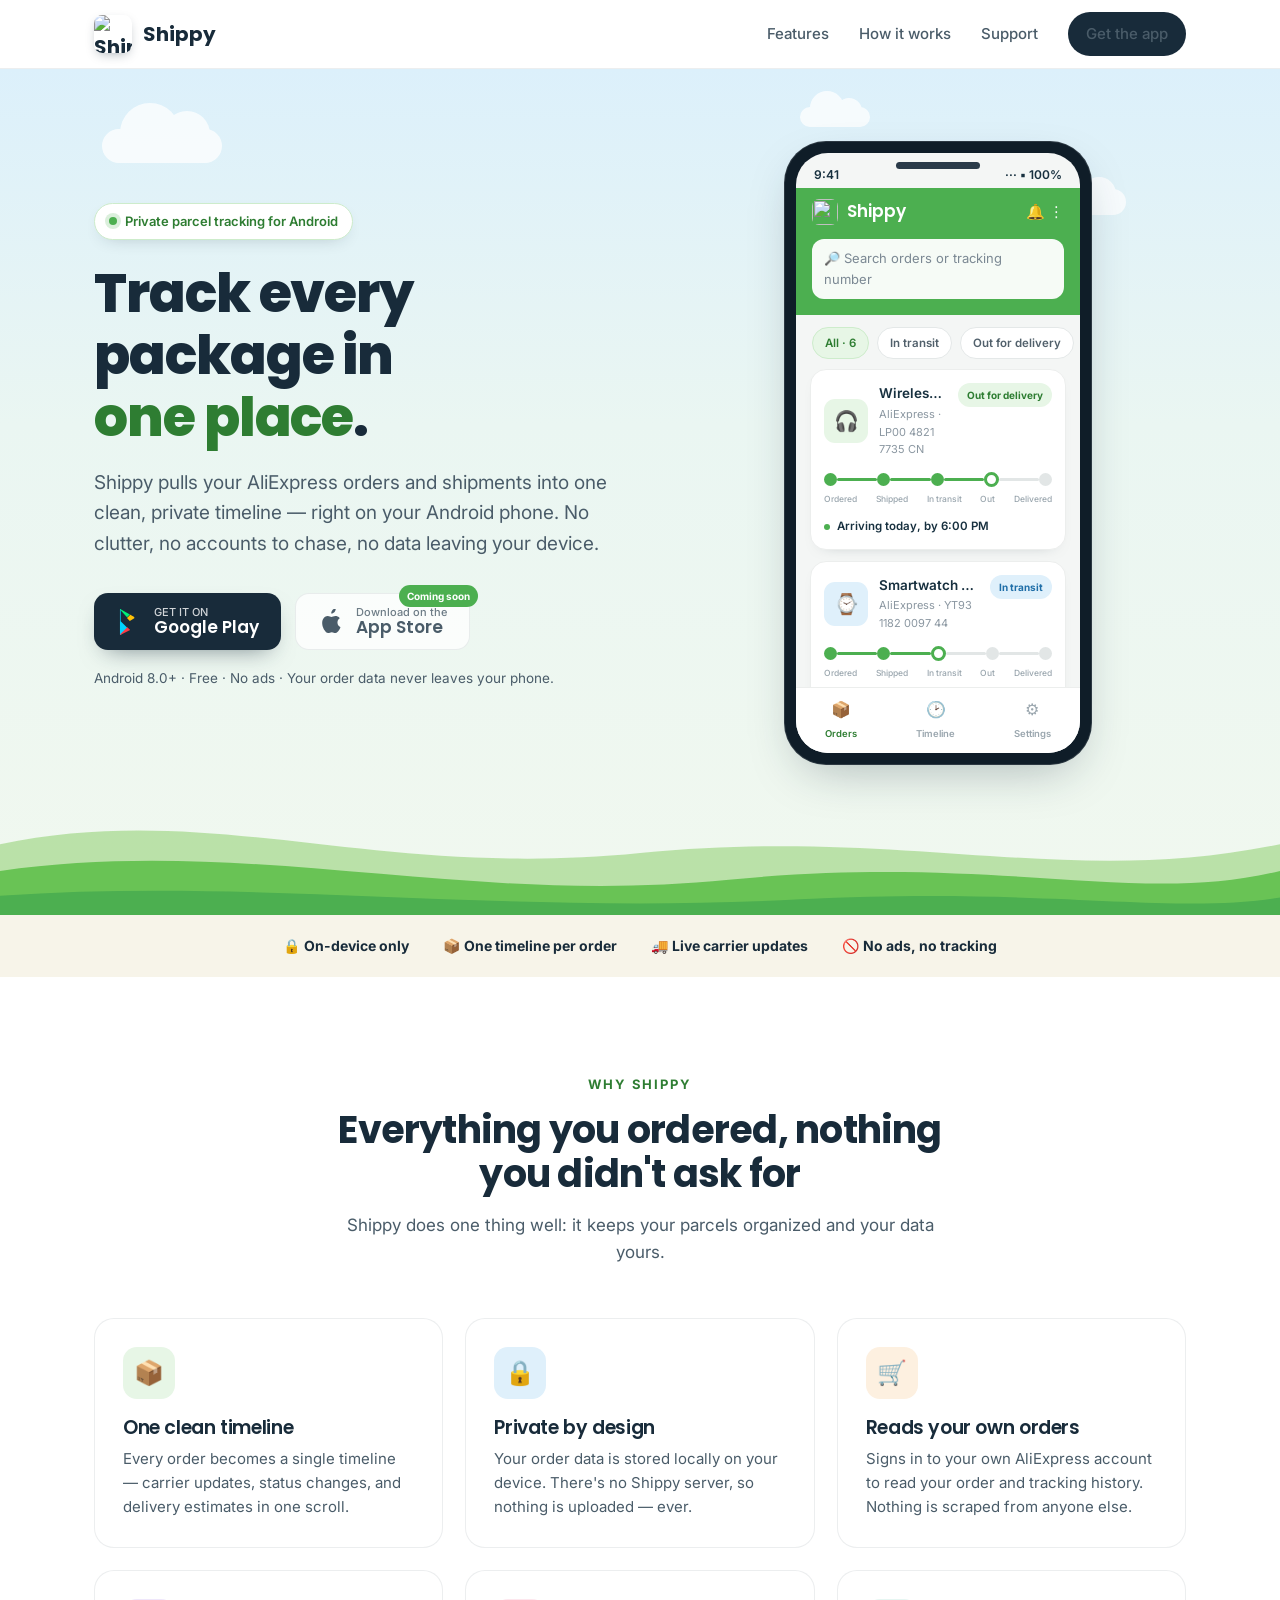
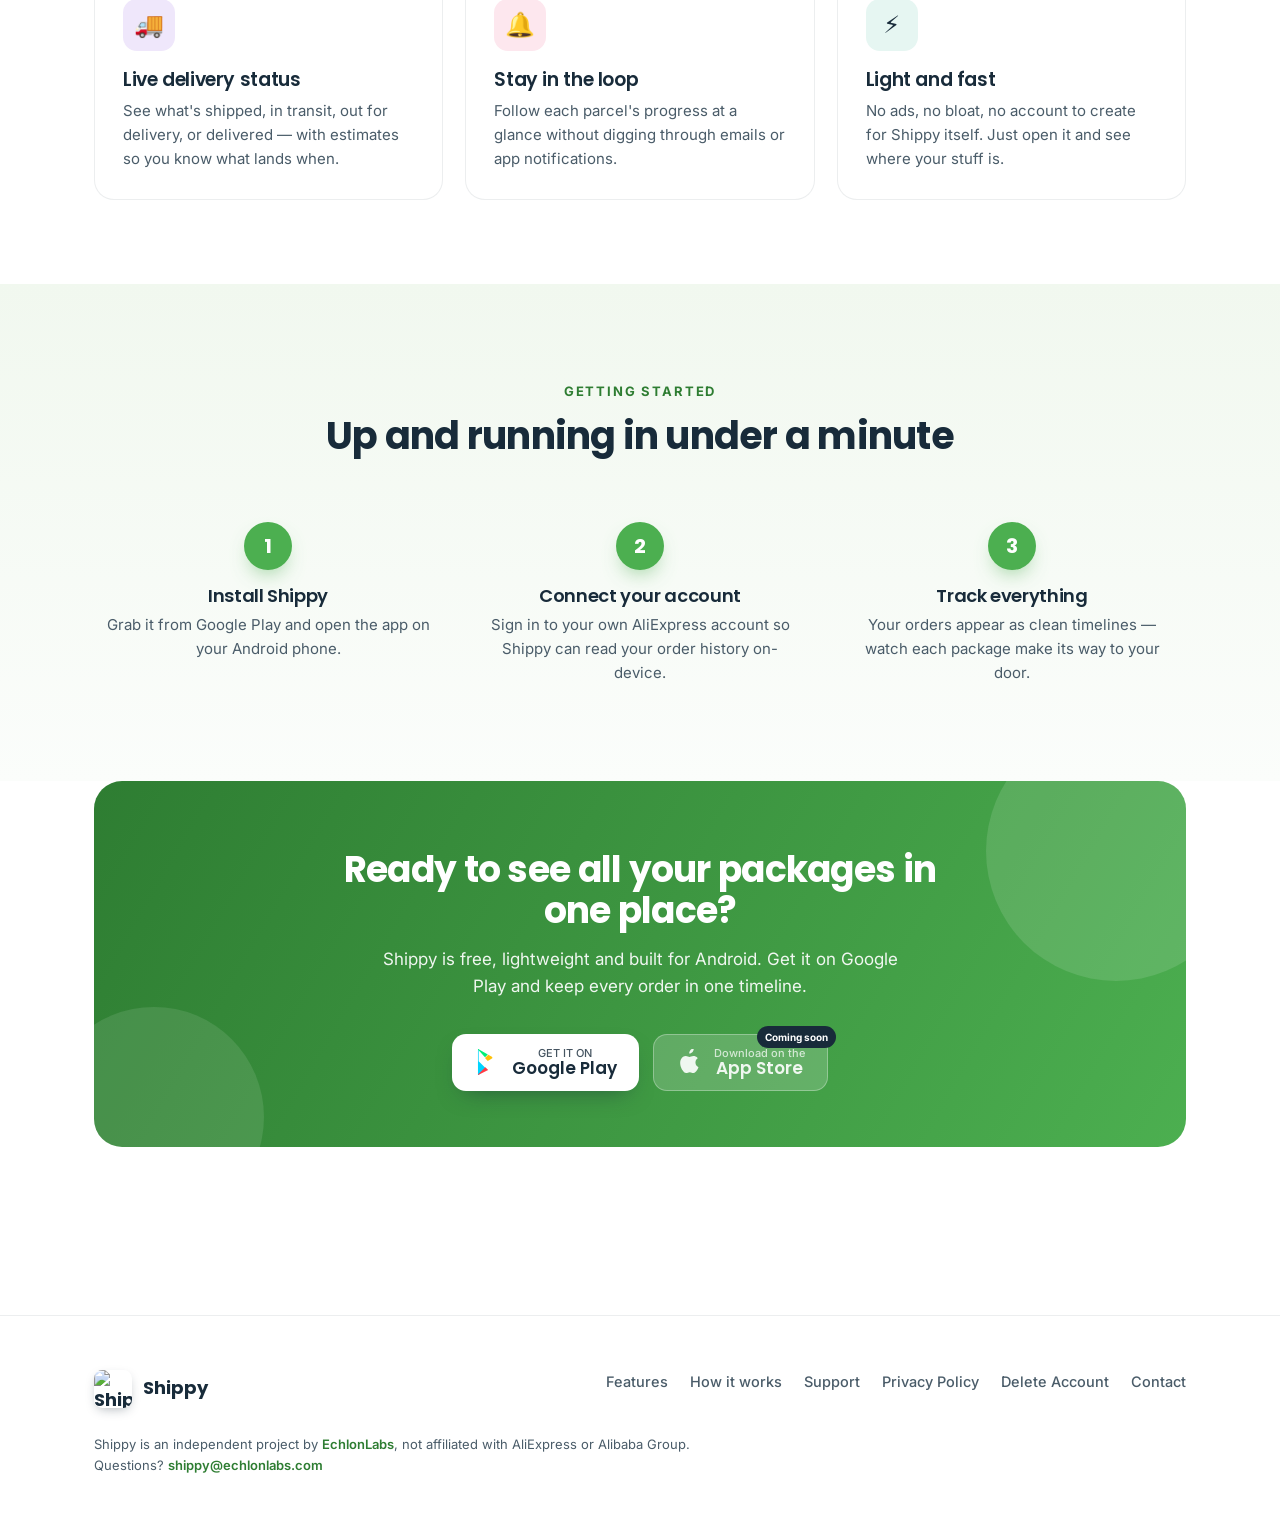
==== index.html @ 282a07a4 "Redesign landing page: pastoral background, realistic app mockup" ====
<!DOCTYPE html>
<html lang="en">
<head>
<meta charset="UTF-8">
<meta name="viewport" content="width=device-width, initial-scale=1.0">
<title>Shippy — Track every package in one place</title>
<meta name="description" content="Shippy pulls your AliExpress orders and shipments into one clean, private timeline on your Android phone. Private by design — everything stays on your device.">
<link rel="icon" href="https://lh3.googleusercontent.com/lwfloOyfFzrsJcta53o7wIfGeA1-TK6mf5cZ7Xj9_Do8AH1X27F9LnKRIttjRF_7a3qyqa4wsWwB1saywppXQg=s64">
<meta property="og:title" content="Shippy — Track every package in one place">
<meta property="og:description" content="Private, on-device parcel & AliExpress order tracking for Android.">
<meta property="og:image" content="https://lh3.googleusercontent.com/lwfloOyfFzrsJcta53o7wIfGeA1-TK6mf5cZ7Xj9_Do8AH1X27F9LnKRIttjRF_7a3qyqa4wsWwB1saywppXQg=s512">
<link rel="preconnect" href="https://fonts.googleapis.com">
<link rel="preconnect" href="https://fonts.gstatic.com" crossorigin>
<link href="https://fonts.googleapis.com/css2?family=Poppins:wght@500;600;700;800&family=Inter:wght@400;500;600&display=swap" rel="stylesheet">
<style>
  :root{
    --green:#4CAF50; --green-dark:#38953c; --green-deep:#2e7d32;
    --sky:#8ecdf0; --sky-soft:#dcf0fb;
    --ink:#182b3a; --ink-soft:#4a5c69;
    --cream:#f7f4e9; --paper:#ffffff;
    --ring:rgba(24,43,58,.08);
    --shadow:0 18px 50px -18px rgba(24,43,58,.35);
  }
  *{box-sizing:border-box}
  html{scroll-behavior:smooth}
  body{margin:0;font-family:'Inter',system-ui,-apple-system,Segoe UI,Roboto,sans-serif;color:var(--ink);background:var(--paper);line-height:1.6;-webkit-font-smoothing:antialiased}
  h1,h2,h3{font-family:'Poppins',sans-serif;line-height:1.15;margin:0;letter-spacing:-.02em}
  a{color:inherit;text-decoration:none}
  .wrap{max-width:1140px;margin:0 auto;padding:0 24px}
  .appicon{border-radius:22%;object-fit:cover;display:block}

  /* Header */
  header{position:sticky;top:0;z-index:50;backdrop-filter:blur(10px);background:rgba(255,255,255,.82);border-bottom:1px solid var(--ring)}
  .nav{display:flex;align-items:center;justify-content:space-between;height:68px}
  .brand{display:flex;align-items:center;gap:11px;font-family:'Poppins';font-weight:700;font-size:20px}
  .brand img{width:38px;height:38px;box-shadow:0 4px 12px -4px rgba(24,43,58,.4)}
  .nav-links{display:flex;gap:30px;align-items:center}
  .nav-links a{color:var(--ink-soft);font-weight:500;font-size:15px;transition:color .2s}
  .nav-links a:hover{color:var(--green-deep)}
  .nav-cta{background:var(--ink);color:#fff;padding:10px 18px;border-radius:999px;font-weight:600;font-size:14px;transition:transform .15s,background .2s}
  .nav-cta:hover{transform:translateY(-1px);background:#223b4f}
  @media(max-width:760px){.nav-links{display:none}}

  /* Hero with pastoral Shippy background */
  .hero{position:relative;overflow:hidden;background:linear-gradient(180deg,#dcf0fb 0%, #eaf6f2 42%, #f1f8ef 100%);padding:72px 0 150px}
  .hero .clouds{position:absolute;inset:0;pointer-events:none}
  .cloud{position:absolute;background:#ffffff;border-radius:999px;opacity:.75;filter:blur(.2px)}
  .cloud::before,.cloud::after{content:"";position:absolute;background:#fff;border-radius:50%}
  .c1{width:120px;height:34px;top:60px;left:8%}
  .c1::before{width:60px;height:60px;top:-26px;left:18px}.c1::after{width:46px;height:46px;top:-18px;left:62px}
  .c2{width:90px;height:26px;top:120px;right:12%}
  .c2::before{width:44px;height:44px;top:-20px;left:14px}.c2::after{width:34px;height:34px;top:-12px;left:46px}
  .c3{width:70px;height:20px;top:38px;right:32%}
  .c3::before{width:34px;height:34px;top:-16px;left:10px}.c3::after{width:26px;height:26px;top:-9px;left:36px}
  .hills{position:absolute;left:0;right:0;bottom:0;width:100%;display:block}
  .hero-grid{position:relative;z-index:2;display:grid;grid-template-columns:1.05fr .95fr;gap:48px;align-items:center}
  .badge-pill{display:inline-flex;align-items:center;gap:8px;background:#ffffff;color:var(--green-deep);font-weight:600;font-size:13px;padding:7px 14px;border-radius:999px;border:1px solid #cdeccb;box-shadow:0 6px 18px -10px rgba(24,43,58,.3)}
  .badge-pill .dot{width:8px;height:8px;border-radius:50%;background:var(--green);box-shadow:0 0 0 4px rgba(76,175,80,.2)}
  .hero h1{font-size:clamp(34px,5vw,54px);font-weight:800;margin:22px 0 0}
  .hero h1 .hl{color:var(--green-deep);white-space:nowrap}
  .hero p.sub{font-size:19px;color:var(--ink-soft);margin:20px 0 0;max-width:520px}
  .stores{display:flex;flex-wrap:wrap;gap:14px;margin-top:34px}
  .store-btn{display:inline-flex;align-items:center;gap:12px;background:var(--ink);color:#fff;padding:12px 22px;border-radius:14px;transition:transform .15s,box-shadow .2s;box-shadow:0 10px 24px -12px rgba(24,43,58,.6)}
  .store-btn:hover{transform:translateY(-2px);box-shadow:0 16px 30px -12px rgba(24,43,58,.65)}
  .store-btn svg{width:26px;height:26px;flex:none}
  .store-btn .st{display:flex;flex-direction:column;line-height:1.1}
  .store-btn .st small{font-size:11px;opacity:.8;font-weight:500}
  .store-btn .st b{font-size:17px;font-family:'Poppins';font-weight:600}
  .store-btn.soon{background:rgba(255,255,255,.75);color:var(--ink-soft);box-shadow:none;cursor:default;position:relative;border:1px solid var(--ring)}
  .store-btn.soon:hover{transform:none}
  .store-btn.soon .tag{position:absolute;top:-9px;right:-9px;background:var(--green);color:#fff;font-size:10px;font-weight:700;padding:3px 8px;border-radius:999px}
  .hero-note{margin-top:18px;font-size:13.5px;color:var(--ink-soft)}

  /* Phone mockup — realistic Android tracking app */
  .phone-stage{display:flex;justify-content:center;position:relative}
  .phone{position:relative;width:308px;border-radius:42px;background:#0f1d28;padding:11px;box-shadow:var(--shadow);border:1px solid rgba(255,255,255,.12)}
  .phone .notch{position:absolute;top:20px;left:50%;transform:translateX(-50%);width:84px;height:7px;border-radius:999px;background:#2a3b49;z-index:3}
  .screen{border-radius:32px;overflow:hidden;background:#f4f6f5;height:600px;display:flex;flex-direction:column}
  .sbar{display:flex;justify-content:space-between;align-items:center;padding:12px 18px 4px;font-size:12px;font-weight:600;color:#17303f}
  .sbar .ic{display:flex;gap:5px;align-items:center}
  .appbar{background:var(--green);color:#fff;padding:10px 16px 16px}
  .appbar .top{display:flex;align-items:center;justify-content:space-between}
  .appbar .ttl{display:flex;align-items:center;gap:9px;font-family:'Poppins';font-weight:600;font-size:17px}
  .appbar .ttl img{width:26px;height:26px;border-radius:7px}
  .appbar .acts{display:flex;gap:14px;font-size:15px;opacity:.95}
  .search{margin-top:14px;background:rgba(255,255,255,.95);border-radius:12px;padding:9px 12px;display:flex;align-items:center;gap:8px;color:#7b8893;font-size:13px}
  .chips{display:flex;gap:8px;padding:12px 16px 4px;overflow:hidden}
  .chip{font-size:11.5px;font-weight:600;padding:6px 12px;border-radius:999px;background:#fff;color:#51606b;border:1px solid #e4e8e8;white-space:nowrap}
  .chip.on{background:#e7f6e6;color:var(--green-deep);border-color:#cdeccb}
  .list{padding:6px 14px;overflow:hidden;flex:1}
  .ocard{background:#fff;border:1px solid #eceeed;border-radius:16px;padding:13px;margin-bottom:11px;box-shadow:0 6px 16px -14px rgba(24,43,58,.5)}
  .ohead{display:flex;gap:11px;align-items:center}
  .othumb{width:44px;height:44px;border-radius:11px;flex:none;display:grid;place-items:center;font-size:20px}
  .t-a{background:#e7f6e6}.t-b{background:#dff0fb}.t-c{background:#fdf0e0}
  .ometa{flex:1;min-width:0}
  .ometa .ot{font-weight:600;font-size:13.5px;color:#17303f;white-space:nowrap;overflow:hidden;text-overflow:ellipsis}
  .ometa .os{font-size:11px;color:#8b97a1;margin-top:1px}
  .ostat{font-size:10px;font-weight:700;padding:4px 9px;border-radius:999px;white-space:nowrap;align-self:flex-start}
  .s-g{background:#e7f6e6;color:var(--green-deep)}.s-b{background:#dff0fb;color:#1f6ea8}.s-y{background:#fff3d6;color:#9a6b00}
  .track{display:flex;align-items:center;margin-top:13px}
  .node{width:13px;height:13px;border-radius:50%;background:#e2e6e6;flex:none;position:relative;z-index:2}
  .node.done{background:var(--green)}
  .node.cur{background:#fff;border:3px solid var(--green);width:15px;height:15px}
  .seg{height:3px;flex:1;background:#e2e6e6;border-radius:2px}
  .seg.done{background:var(--green)}
  .tlabels{display:flex;justify-content:space-between;margin-top:6px;font-size:8.5px;color:#9aa6ae;font-weight:500}
  .eta{margin-top:11px;display:flex;align-items:center;gap:7px;font-size:11.5px;color:#17303f;font-weight:600}
  .eta .d{width:6px;height:6px;border-radius:50%;background:var(--green)}
  .bnav{background:#fff;border-top:1px solid #eceeed;display:flex;justify-content:space-around;padding:9px 0 12px}
  .bnav div{display:flex;flex-direction:column;align-items:center;gap:3px;font-size:9.5px;color:#9aa6ae;font-weight:600}
  .bnav div.on{color:var(--green-deep)}
  .bnav .bi{font-size:16px}

  /* Trust strip */
  .strip{background:var(--cream);padding:20px 0}
  .strip .wrap{display:flex;flex-wrap:wrap;gap:14px 34px;justify-content:center;align-items:center;color:var(--ink-soft);font-size:14px;font-weight:500}
  .strip b{color:var(--ink)}

  /* Features */
  section.block{padding:84px 0}
  .eyebrow{text-align:center;color:var(--green-deep);font-weight:700;font-size:13px;letter-spacing:.14em;text-transform:uppercase}
  .block h2{text-align:center;font-size:clamp(27px,3.6vw,38px);font-weight:700;margin:12px auto 0;max-width:640px}
  .block .lead{text-align:center;color:var(--ink-soft);font-size:17px;max-width:600px;margin:16px auto 0}
  .cards{display:grid;grid-template-columns:repeat(3,1fr);gap:22px;margin-top:52px}
  .card{background:#fff;border:1px solid var(--ring);border-radius:20px;padding:28px;transition:transform .2s,box-shadow .2s}
  .card:hover{transform:translateY(-4px);box-shadow:var(--shadow)}
  .card .emoji{width:52px;height:52px;border-radius:14px;display:grid;place-items:center;font-size:24px;background:#e7f6e6;margin-bottom:18px}
  .card:nth-child(2) .emoji{background:#dff0fb}.card:nth-child(3) .emoji{background:#fdf0e0}
  .card:nth-child(4) .emoji{background:#efe7fb}.card:nth-child(5) .emoji{background:#fde7ee}.card:nth-child(6) .emoji{background:#e6f6f2}
  .card h3{font-size:19px;font-weight:600;margin-bottom:8px}
  .card p{color:var(--ink-soft);font-size:15px;margin:0}
  @media(max-width:900px){.cards{grid-template-columns:1fr 1fr}}
  @media(max-width:620px){.cards{grid-template-columns:1fr}}

  /* How it works */
  .how{background:linear-gradient(180deg,#f1f8ef,#fbfdfb)}
  .steps{display:grid;grid-template-columns:repeat(3,1fr);gap:24px;margin-top:52px}
  .step{text-align:center;padding:12px}
  .step .n{width:48px;height:48px;border-radius:50%;background:var(--green);color:#fff;font-family:'Poppins';font-weight:700;font-size:20px;display:grid;place-items:center;margin:0 auto 16px;box-shadow:0 10px 22px -10px rgba(76,175,80,.8)}
  .step h3{font-size:18px;font-weight:600;margin-bottom:6px}
  .step p{color:var(--ink-soft);font-size:15px;margin:0}
  @media(max-width:700px){.steps{grid-template-columns:1fr;gap:34px}}

  /* CTA */
  .cta{background:linear-gradient(120deg,var(--green-deep),var(--green));color:#fff;border-radius:28px;padding:56px 40px;text-align:center;margin:0 auto;position:relative;overflow:hidden}
  .cta::after{content:"";position:absolute;right:-60px;top:-60px;width:260px;height:260px;border-radius:50%;background:rgba(255,255,255,.12)}
  .cta::before{content:"";position:absolute;left:-50px;bottom:-80px;width:220px;height:220px;border-radius:50%;background:rgba(255,255,255,.1)}
  .cta h2{font-size:clamp(26px,3.4vw,36px);color:#fff;position:relative}
  .cta p{margin:14px auto 0;max-width:520px;opacity:.92;font-size:17px;position:relative}
  .cta .stores{justify-content:center;position:relative}
  .cta .store-btn{background:#fff;color:var(--ink)}
  .cta .store-btn.soon{background:rgba(255,255,255,.18);color:rgba(255,255,255,.9);border-color:rgba(255,255,255,.3)}
  .cta .store-btn.soon .tag{background:var(--ink)}

  /* Footer */
  footer{padding:54px 0 40px;border-top:1px solid var(--ring);margin-top:84px}
  .foot{display:flex;flex-wrap:wrap;justify-content:space-between;gap:28px}
  .foot .brand{font-size:18px}
  .foot nav{display:flex;flex-wrap:wrap;gap:22px}
  .foot nav a{color:var(--ink-soft);font-size:14.5px;font-weight:500}
  .foot nav a:hover{color:var(--green-deep)}
  .foot-note{margin-top:26px;color:var(--ink-soft);font-size:13px;max-width:620px}
  .foot-note a{color:var(--green-deep);font-weight:600}
</style>
</head>
<body>

<header>
  <div class="wrap nav">
    <a class="brand" href="#top">
      <img class="appicon" src="https://lh3.googleusercontent.com/lwfloOyfFzrsJcta53o7wIfGeA1-TK6mf5cZ7Xj9_Do8AH1X27F9LnKRIttjRF_7a3qyqa4wsWwB1saywppXQg=s96" alt="Shippy">
      Shippy
    </a>
    <nav class="nav-links">
      <a href="#features">Features</a>
      <a href="#how">How it works</a>
      <a href="support.html">Support</a>
      <a class="nav-cta" href="#get">Get the app</a>
    </nav>
  </div>
</header>

<a id="top"></a>
<section class="hero">
  <div class="clouds">
    <div class="cloud c1"></div><div class="cloud c2"></div><div class="cloud c3"></div>
  </div>
  <div class="wrap hero-grid">
    <div>
      <span class="badge-pill"><span class="dot"></span>Private parcel tracking for Android</span>
      <h1>Track every package in <span class="hl">one place</span>.</h1>
      <p class="sub">Shippy pulls your AliExpress orders and shipments into one clean, private timeline — right on your Android phone. No clutter, no accounts to chase, no data leaving your device.</p>
      <div class="stores" id="get">
        <a class="store-btn" href="https://play.google.com/store/apps/details?id=com.shippy" target="_blank" rel="noopener">
          <svg viewBox="0 0 512 512" aria-hidden="true"><path fill="#00D4FF" d="M78 8v496c0 9 8 13 14 7l135-135-135-135L92 1c-6-6-14-2-14 7z"/><path fill="#00F076" d="M78 8c0-5 3-8 7-8 2 0 4 1 7 3l180 104-56 56L78 8z"/><path fill="#FFC107" d="M272 107l80 46c14 8 14 28 0 36l-80 46-56-56 56-56z"/><path fill="#FF3A44" d="M92 509c-2 2-4 3-7 3-4 0-7-3-7-8l145-145 56 56L92 509z"/></svg>
          <span class="st"><small>GET IT ON</small><b>Google Play</b></span>
        </a>
        <span class="store-btn soon">
          <span class="tag">Coming soon</span>
          <svg viewBox="0 0 384 512" aria-hidden="true"><path fill="currentColor" d="M318 268c-1-57 46-84 48-85-26-38-67-43-81-44-34-3-67 20-84 20s-44-20-73-19c-37 1-72 22-91 55-39 68-10 168 28 223 19 27 41 57 70 56 28-1 39-18 73-18s43 18 73 17c30-1 49-27 67-54 21-31 30-61 30-62-1-1-58-22-58-89z"/><path fill="currentColor" d="M263 57c15-19 26-45 23-71-22 1-49 15-65 34-14 16-27 43-24 68 25 2 50-13 66-31z"/></svg>
          <span class="st"><small>Download on the</small><b>App Store</b></span>
        </span>
      </div>
      <p class="hero-note">Android 8.0+ · Free · No ads · Your order data never leaves your phone.</p>
    </div>

    <div class="phone-stage">
      <div class="phone">
        <div class="notch"></div>
        <div class="screen">
          <div class="sbar"><span>9:41</span><span class="ic">··· ▪ 100%</span></div>
          <div class="appbar">
            <div class="top">
              <div class="ttl"><img class="appicon" src="https://lh3.googleusercontent.com/lwfloOyfFzrsJcta53o7wIfGeA1-TK6mf5cZ7Xj9_Do8AH1X27F9LnKRIttjRF_7a3qyqa4wsWwB1saywppXQg=s64" alt="">Shippy</div>
              <div class="acts">🔔 ⋮</div>
            </div>
            <div class="search">🔎 Search orders or tracking number</div>
          </div>
          <div class="chips">
            <span class="chip on">All · 6</span><span class="chip">In transit</span><span class="chip">Out for delivery</span><span class="chip">Delivered</span>
          </div>
          <div class="list">
            <div class="ocard">
              <div class="ohead">
                <div class="othumb t-a">🎧</div>
                <div class="ometa"><div class="ot">Wireless Earbuds Pro (ANC)</div><div class="os">AliExpress · LP00 4821 7735 CN</div></div>
                <div class="ostat s-g">Out for delivery</div>
              </div>
              <div class="track"><span class="node done"></span><span class="seg done"></span><span class="node done"></span><span class="seg done"></span><span class="node done"></span><span class="seg done"></span><span class="node cur"></span><span class="seg"></span><span class="node"></span></div>
              <div class="tlabels"><span>Ordered</span><span>Shipped</span><span>In transit</span><span>Out</span><span>Delivered</span></div>
              <div class="eta"><span class="d"></span>Arriving today, by 6:00 PM</div>
            </div>
            <div class="ocard">
              <div class="ohead">
                <div class="othumb t-b">⌚</div>
                <div class="ometa"><div class="ot">Smartwatch Band (2-pack)</div><div class="os">AliExpress · YT93 1182 0097 44</div></div>
                <div class="ostat s-b">In transit</div>
              </div>
              <div class="track"><span class="node done"></span><span class="seg done"></span><span class="node done"></span><span class="seg done"></span><span class="node cur"></span><span class="seg"></span><span class="node"></span><span class="seg"></span><span class="node"></span></div>
              <div class="tlabels"><span>Ordered</span><span>Shipped</span><span>In transit</span><span>Out</span><span>Delivered</span></div>
              <div class="eta"><span class="d"></span>Left sorting center · est. Nov 21</div>
            </div>
            <div class="ocard">
              <div class="ohead">
                <div class="othumb t-c">🔌</div>
                <div class="ometa"><div class="ot">USB-C Fast Charger 65W</div><div class="os">AliExpress · SF61 7742 9980 05</div></div>
                <div class="ostat s-y">Shipped</div>
              </div>
            </div>
          </div>
          <div class="bnav">
            <div class="on"><span class="bi">📦</span>Orders</div>
            <div><span class="bi">🕑</span>Timeline</div>
            <div><span class="bi">⚙️</span>Settings</div>
          </div>
        </div>
      </div>
    </div>
  </div>
  <svg class="hills" viewBox="0 0 1440 150" preserveAspectRatio="none" aria-hidden="true">
    <path d="M0,70 C240,20 420,110 720,80 C1020,50 1200,120 1440,70 L1440,150 L0,150 Z" fill="#8fd06f" opacity=".55"></path>
    <path d="M0,100 C280,60 520,140 820,110 C1120,80 1280,140 1440,100 L1440,150 L0,150 Z" fill="#5bbf47" opacity=".85"></path>
    <path d="M0,128 C300,108 560,150 900,132 C1180,118 1320,150 1440,130 L1440,150 L0,150 Z" fill="#4CAF50"></path>
  </svg>
</section>

<div class="strip">
  <div class="wrap">
    <span>🔒 <b>On-device only</b></span>
    <span>📦 <b>One timeline per order</b></span>
    <span>🚚 <b>Live carrier updates</b></span>
    <span>🚫 <b>No ads, no tracking</b></span>
  </div>
</div>

<section class="block" id="features">
  <div class="wrap">
    <p class="eyebrow">Why Shippy</p>
    <h2>Everything you ordered, nothing you didn't ask for</h2>
    <p class="lead">Shippy does one thing well: it keeps your parcels organized and your data yours.</p>
    <div class="cards">
      <div class="card"><div class="emoji">📦</div><h3>One clean timeline</h3><p>Every order becomes a single timeline — carrier updates, status changes, and delivery estimates in one scroll.</p></div>
      <div class="card"><div class="emoji">🔒</div><h3>Private by design</h3><p>Your order data is stored locally on your device. There's no Shippy server, so nothing is uploaded — ever.</p></div>
      <div class="card"><div class="emoji">🛒</div><h3>Reads your own orders</h3><p>Signs in to your own AliExpress account to read your order and tracking history. Nothing is scraped from anyone else.</p></div>
      <div class="card"><div class="emoji">🚚</div><h3>Live delivery status</h3><p>See what's shipped, in transit, out for delivery, or delivered — with estimates so you know what lands when.</p></div>
      <div class="card"><div class="emoji">🔔</div><h3>Stay in the loop</h3><p>Follow each parcel's progress at a glance without digging through emails or app notifications.</p></div>
      <div class="card"><div class="emoji">⚡</div><h3>Light and fast</h3><p>No ads, no bloat, no account to create for Shippy itself. Just open it and see where your stuff is.</p></div>
    </div>
  </div>
</section>

<section class="block how" id="how">
  <div class="wrap">
    <p class="eyebrow">Getting started</p>
    <h2>Up and running in under a minute</h2>
    <div class="steps">
      <div class="step"><div class="n">1</div><h3>Install Shippy</h3><p>Grab it from Google Play and open the app on your Android phone.</p></div>
      <div class="step"><div class="n">2</div><h3>Connect your account</h3><p>Sign in to your own AliExpress account so Shippy can read your order history on-device.</p></div>
      <div class="step"><div class="n">3</div><h3>Track everything</h3><p>Your orders appear as clean timelines — watch each package make its way to your door.</p></div>
    </div>
  </div>
</section>

<section class="block" style="padding-top:0">
  <div class="wrap">
    <div class="cta">
      <h2>Ready to see all your packages in one place?</h2>
      <p>Shippy is free, lightweight and built for Android. Get it on Google Play and keep every order in one timeline.</p>
      <div class="stores">
        <a class="store-btn" href="https://play.google.com/store/apps/details?id=com.shippy" target="_blank" rel="noopener">
          <svg viewBox="0 0 512 512" aria-hidden="true"><path fill="#00D4FF" d="M78 8v496c0 9 8 13 14 7l135-135-135-135L92 1c-6-6-14-2-14 7z"/><path fill="#00F076" d="M78 8c0-5 3-8 7-8 2 0 4 1 7 3l180 104-56 56L78 8z"/><path fill="#FFC107" d="M272 107l80 46c14 8 14 28 0 36l-80 46-56-56 56-56z"/><path fill="#FF3A44" d="M92 509c-2 2-4 3-7 3-4 0-7-3-7-8l145-145 56 56L92 509z"/></svg>
          <span class="st"><small>GET IT ON</small><b>Google Play</b></span>
        </a>
        <span class="store-btn soon">
          <span class="tag">Coming soon</span>
          <svg viewBox="0 0 384 512" aria-hidden="true"><path fill="currentColor" d="M318 268c-1-57 46-84 48-85-26-38-67-43-81-44-34-3-67 20-84 20s-44-20-73-19c-37 1-72 22-91 55-39 68-10 168 28 223 19 27 41 57 70 56 28-1 39-18 73-18s43 18 73 17c30-1 49-27 67-54 21-31 30-61 30-62-1-1-58-22-58-89z"/><path fill="currentColor" d="M263 57c15-19 26-45 23-71-22 1-49 15-65 34-14 16-27 43-24 68 25 2 50-13 66-31z"/></svg>
          <span class="st"><small>Download on the</small><b>App Store</b></span>
        </span>
      </div>
    </div>
  </div>
</section>

<footer>
  <div class="wrap">
    <div class="foot">
      <a class="brand" href="#top">
        <img class="appicon" src="https://lh3.googleusercontent.com/lwfloOyfFzrsJcta53o7wIfGeA1-TK6mf5cZ7Xj9_Do8AH1X27F9LnKRIttjRF_7a3qyqa4wsWwB1saywppXQg=s64" alt="Shippy">
        Shippy
      </a>
      <nav>
        <a href="#features">Features</a>
        <a href="#how">How it works</a>
        <a href="support.html">Support</a>
        <a href="privacy-policy.html">Privacy Policy</a>
        <a href="delete-account.html">Delete Account</a>
        <a href="mailto:shippy@echlonlabs.com">Contact</a>
      </nav>
    </div>
    <p class="foot-note">
      Shippy is an independent project by <a href="https://echlonlabs.com" target="_blank" rel="noopener">EchlonLabs</a>, not affiliated with AliExpress or Alibaba Group. Questions? <a href="mailto:shippy@echlonlabs.com">shippy@echlonlabs.com</a>
    </p>
  </div>
</footer>

</body>
</html>
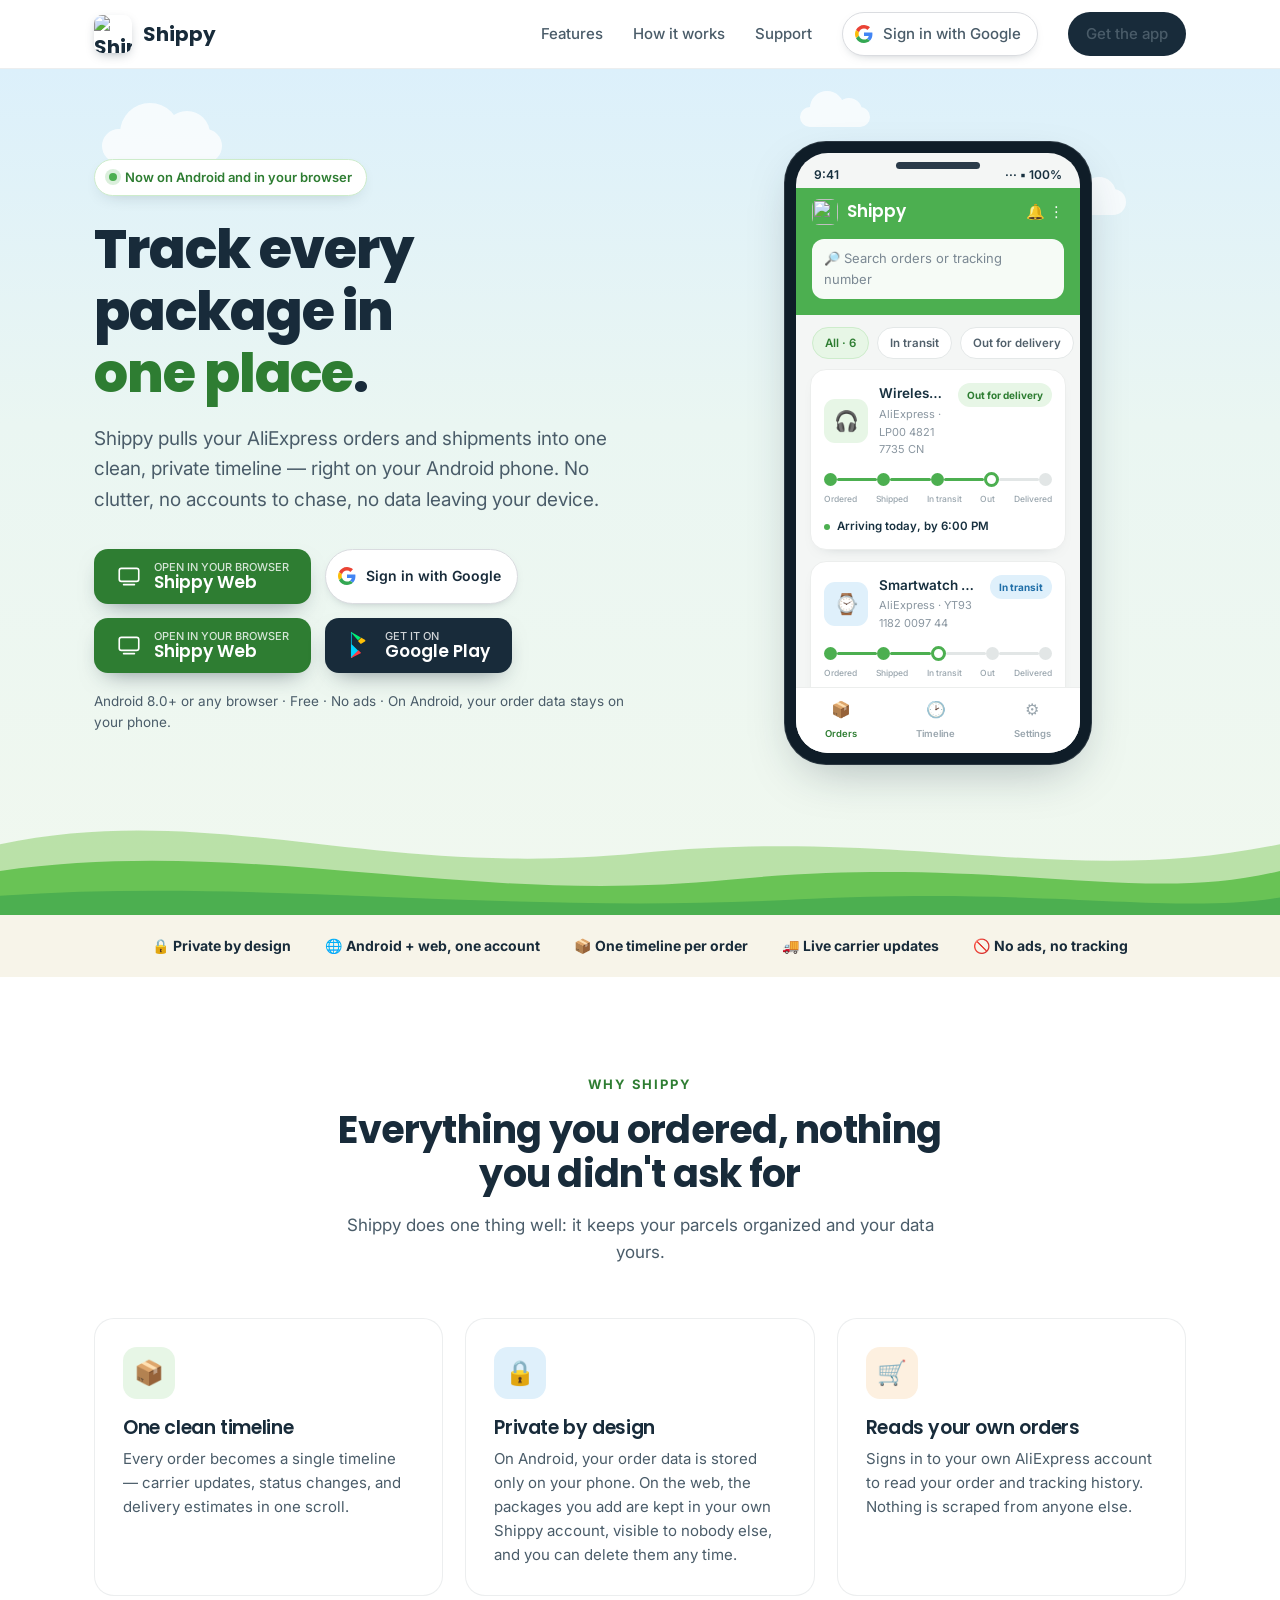
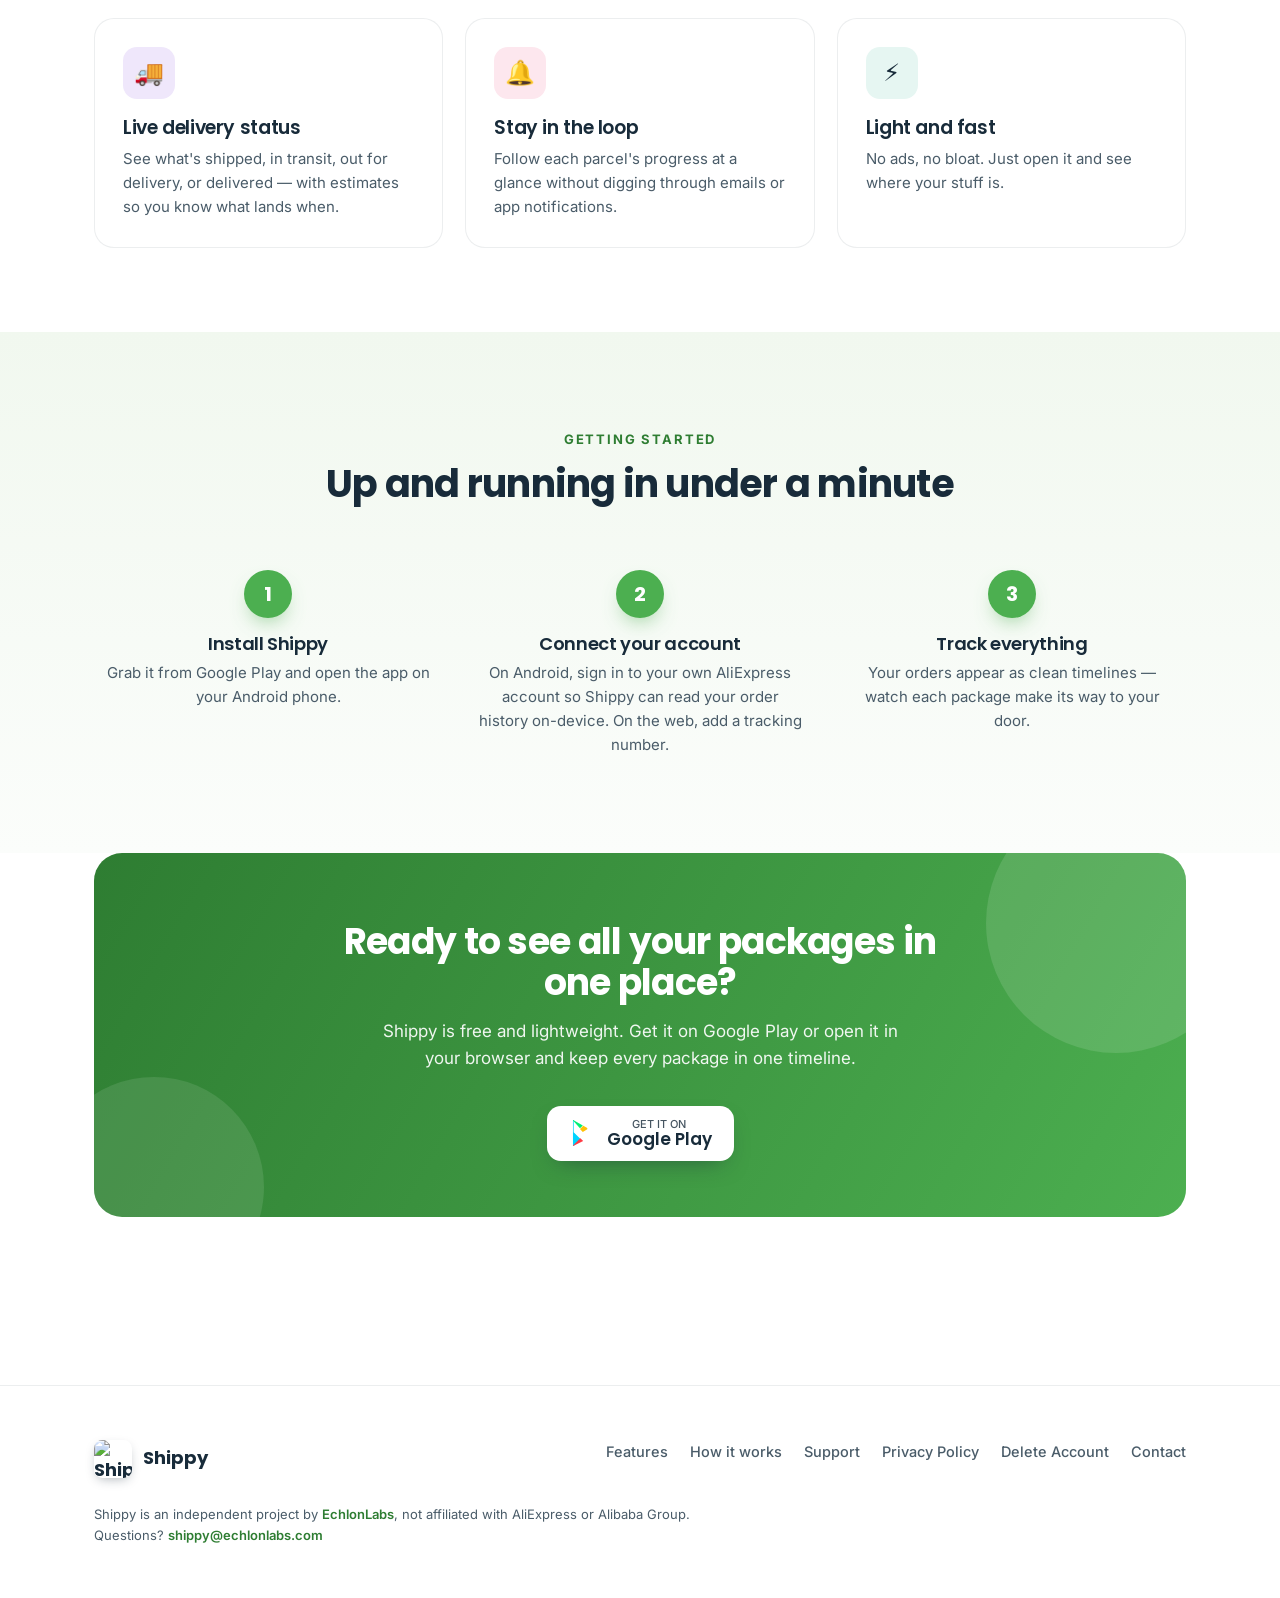
==== commit ba4702f2: "Landing: Shippy Web and Google sign-in buttons; copy made true for the web version" ====
--- a/index.html
+++ b/index.html
@@ -4,10 +4,10 @@
 <meta charset="UTF-8">
 <meta name="viewport" content="width=device-width, initial-scale=1.0">
 <title>Shippy — Track every package in one place</title>
-<meta name="description" content="Shippy pulls your AliExpress orders and shipments into one clean, private timeline on your Android phone. Private by design — everything stays on your device.">
+<meta name="description" content="Shippy keeps your orders, parcels and the best deals in one clean timeline. Private on Android, in your own account on the web.">
 <link rel="icon" href="https://lh3.googleusercontent.com/lwfloOyfFzrsJcta53o7wIfGeA1-TK6mf5cZ7Xj9_Do8AH1X27F9LnKRIttjRF_7a3qyqa4wsWwB1saywppXQg=s64">
 <meta property="og:title" content="Shippy — Track every package in one place">
-<meta property="og:description" content="Private, on-device parcel & AliExpress order tracking for Android.">
+<meta property="og:description" content="Shippy keeps your orders, parcels and the best deals in one clean timeline. Private on Android, in your own account on the web.">
 <meta property="og:image" content="https://lh3.googleusercontent.com/lwfloOyfFzrsJcta53o7wIfGeA1-TK6mf5cZ7Xj9_Do8AH1X27F9LnKRIttjRF_7a3qyqa4wsWwB1saywppXQg=s512">
 <link rel="preconnect" href="https://fonts.googleapis.com">
 <link rel="preconnect" href="https://fonts.gstatic.com" crossorigin>
@@ -37,6 +37,10 @@
   .nav-links{display:flex;gap:30px;align-items:center}
   .nav-links a{color:var(--ink-soft);font-weight:500;font-size:15px;transition:color .2s}
   .nav-links a:hover{color:var(--green-deep)}
+  .gbtn{display:inline-flex;align-items:center;gap:10px;background:#fff;border:1px solid #dadce0;border-radius:999px;padding:9px 16px 9px 12px;font-weight:600;font-size:14px;color:var(--ink);box-shadow:0 4px 12px -8px rgba(24,43,58,.5);transition:transform .15s}
+  .gbtn:hover{transform:translateY(-1px)}
+  .gbtn svg{width:18px;height:18px;flex:none}
+  .store-btn.web{background:var(--green-deep)}
   .nav-cta{background:var(--ink);color:#fff;padding:10px 18px;border-radius:999px;font-weight:600;font-size:14px;transition:transform .15s,background .2s}
   .nav-cta:hover{transform:translateY(-1px);background:#223b4f}
   @media(max-width:760px){.nav-links{display:none}}
@@ -175,6 +179,7 @@
       <a href="#features">Features</a>
       <a href="#how">How it works</a>
       <a href="support.html">Support</a>
+      <a class="gbtn" href="https://app.shippy.echlonlabs.com/login?provider=google" rel="noopener"><svg viewBox="0 0 48 48" aria-hidden="true"><path fill="#EA4335" d="M24 9.5c3.5 0 6.6 1.2 9.1 3.6l6.8-6.8C35.8 2.4 30.3 0 24 0 14.6 0 6.5 5.4 2.6 13.3l7.9 6.1C12.4 13.6 17.7 9.5 24 9.5z"/><path fill="#4285F4" d="M46.5 24.5c0-1.6-.1-3.1-.4-4.5H24v9h12.7c-.6 3-2.2 5.5-4.7 7.2l7.6 5.9c4.4-4.1 6.9-10.1 6.9-17.6z"/><path fill="#FBBC05" d="M10.5 28.6c-.5-1.5-.8-3-.8-4.6s.3-3.1.8-4.6l-7.9-6.1C.9 16.5 0 20.1 0 24s.9 7.5 2.6 10.7l7.9-6.1z"/><path fill="#34A853" d="M24 48c6.3 0 11.7-2.1 15.6-5.7l-7.6-5.9c-2.1 1.4-4.8 2.3-8 2.3-6.3 0-11.6-4.1-13.5-9.8l-7.9 6.1C6.5 42.6 14.6 48 24 48z"/></svg>Sign in with Google</a>
       <a class="nav-cta" href="#get">Get the app</a>
     </nav>
   </div>
@@ -187,21 +192,25 @@
   </div>
   <div class="wrap hero-grid">
     <div>
-      <span class="badge-pill"><span class="dot"></span>Private parcel tracking for Android</span>
+      <span class="badge-pill"><span class="dot"></span>Now on Android and in your browser</span>
       <h1>Track every package in <span class="hl">one place</span>.</h1>
       <p class="sub">Shippy pulls your AliExpress orders and shipments into one clean, private timeline — right on your Android phone. No clutter, no accounts to chase, no data leaving your device.</p>
       <div class="stores" id="get">
+        <a class="store-btn web" href="https://app.shippy.echlonlabs.com/" rel="noopener">
+          <svg viewBox="0 0 48 48" fill="none" aria-hidden="true"><rect x="6" y="10" width="36" height="24" rx="4" stroke="#fff" stroke-width="3"/><path d="M14 40h20" stroke="#fff" stroke-width="3" stroke-linecap="round"/></svg>
+          <span class="st"><small>OPEN IN YOUR BROWSER</small><b>Shippy Web</b></span>
+        </a>
+        <a class="gbtn" href="https://app.shippy.echlonlabs.com/login?provider=google" rel="noopener"><svg viewBox="0 0 48 48" aria-hidden="true"><path fill="#EA4335" d="M24 9.5c3.5 0 6.6 1.2 9.1 3.6l6.8-6.8C35.8 2.4 30.3 0 24 0 14.6 0 6.5 5.4 2.6 13.3l7.9 6.1C12.4 13.6 17.7 9.5 24 9.5z"/><path fill="#4285F4" d="M46.5 24.5c0-1.6-.1-3.1-.4-4.5H24v9h12.7c-.6 3-2.2 5.5-4.7 7.2l7.6 5.9c4.4-4.1 6.9-10.1 6.9-17.6z"/><path fill="#FBBC05" d="M10.5 28.6c-.5-1.5-.8-3-.8-4.6s.3-3.1.8-4.6l-7.9-6.1C.9 16.5 0 20.1 0 24s.9 7.5 2.6 10.7l7.9-6.1z"/><path fill="#34A853" d="M24 48c6.3 0 11.7-2.1 15.6-5.7l-7.6-5.9c-2.1 1.4-4.8 2.3-8 2.3-6.3 0-11.6-4.1-13.5-9.8l-7.9 6.1C6.5 42.6 14.6 48 24 48z"/></svg>Sign in with Google</a>
+        <a class="store-btn web" href="https://app.shippy.echlonlabs.com/" rel="noopener">
+          <svg viewBox="0 0 48 48" fill="none" aria-hidden="true"><rect x="6" y="10" width="36" height="24" rx="4" stroke="#fff" stroke-width="3"/><path d="M14 40h20" stroke="#fff" stroke-width="3" stroke-linecap="round"/></svg>
+          <span class="st"><small>OPEN IN YOUR BROWSER</small><b>Shippy Web</b></span>
+        </a>
         <a class="store-btn" href="https://play.google.com/store/apps/details?id=com.shippy" target="_blank" rel="noopener">
           <svg viewBox="0 0 512 512" aria-hidden="true"><path fill="#00D4FF" d="M78 8v496c0 9 8 13 14 7l135-135-135-135L92 1c-6-6-14-2-14 7z"/><path fill="#00F076" d="M78 8c0-5 3-8 7-8 2 0 4 1 7 3l180 104-56 56L78 8z"/><path fill="#FFC107" d="M272 107l80 46c14 8 14 28 0 36l-80 46-56-56 56-56z"/><path fill="#FF3A44" d="M92 509c-2 2-4 3-7 3-4 0-7-3-7-8l145-145 56 56L92 509z"/></svg>
           <span class="st"><small>GET IT ON</small><b>Google Play</b></span>
         </a>
-        <span class="store-btn soon">
-          <span class="tag">Coming soon</span>
-          <svg viewBox="0 0 384 512" aria-hidden="true"><path fill="currentColor" d="M318 268c-1-57 46-84 48-85-26-38-67-43-81-44-34-3-67 20-84 20s-44-20-73-19c-37 1-72 22-91 55-39 68-10 168 28 223 19 27 41 57 70 56 28-1 39-18 73-18s43 18 73 17c30-1 49-27 67-54 21-31 30-61 30-62-1-1-58-22-58-89z"/><path fill="currentColor" d="M263 57c15-19 26-45 23-71-22 1-49 15-65 34-14 16-27 43-24 68 25 2 50-13 66-31z"/></svg>
-          <span class="st"><small>Download on the</small><b>App Store</b></span>
-        </span>
       </div>
-      <p class="hero-note">Android 8.0+ · Free · No ads · Your order data never leaves your phone.</p>
+      <p class="hero-note">Android 8.0+ or any browser · Free · No ads · On Android, your order data stays on your phone.</p>
     </div>
 
     <div class="phone-stage">
@@ -266,7 +275,8 @@
 
 <div class="strip">
   <div class="wrap">
-    <span>🔒 <b>On-device only</b></span>
+    <span>🔒 <b>Private by design</b></span>
+    <span>🌐 <b>Android + web, one account</b></span>
     <span>📦 <b>One timeline per order</b></span>
     <span>🚚 <b>Live carrier updates</b></span>
     <span>🚫 <b>No ads, no tracking</b></span>
@@ -280,11 +290,11 @@
     <p class="lead">Shippy does one thing well: it keeps your parcels organized and your data yours.</p>
     <div class="cards">
       <div class="card"><div class="emoji">📦</div><h3>One clean timeline</h3><p>Every order becomes a single timeline — carrier updates, status changes, and delivery estimates in one scroll.</p></div>
-      <div class="card"><div class="emoji">🔒</div><h3>Private by design</h3><p>Your order data is stored locally on your device. There's no Shippy server, so nothing is uploaded — ever.</p></div>
+      <div class="card"><div class="emoji">🔒</div><h3>Private by design</h3><p>On Android, your order data is stored only on your phone. On the web, the packages you add are kept in your own Shippy account, visible to nobody else, and you can delete them any time.</p></div>
       <div class="card"><div class="emoji">🛒</div><h3>Reads your own orders</h3><p>Signs in to your own AliExpress account to read your order and tracking history. Nothing is scraped from anyone else.</p></div>
       <div class="card"><div class="emoji">🚚</div><h3>Live delivery status</h3><p>See what's shipped, in transit, out for delivery, or delivered — with estimates so you know what lands when.</p></div>
       <div class="card"><div class="emoji">🔔</div><h3>Stay in the loop</h3><p>Follow each parcel's progress at a glance without digging through emails or app notifications.</p></div>
-      <div class="card"><div class="emoji">⚡</div><h3>Light and fast</h3><p>No ads, no bloat, no account to create for Shippy itself. Just open it and see where your stuff is.</p></div>
+      <div class="card"><div class="emoji">⚡</div><h3>Light and fast</h3><p>No ads, no bloat. Just open it and see where your stuff is.</p></div>
     </div>
   </div>
 </section>
@@ -295,7 +305,7 @@
     <h2>Up and running in under a minute</h2>
     <div class="steps">
       <div class="step"><div class="n">1</div><h3>Install Shippy</h3><p>Grab it from Google Play and open the app on your Android phone.</p></div>
-      <div class="step"><div class="n">2</div><h3>Connect your account</h3><p>Sign in to your own AliExpress account so Shippy can read your order history on-device.</p></div>
+      <div class="step"><div class="n">2</div><h3>Connect your account</h3><p>On Android, sign in to your own AliExpress account so Shippy can read your order history on-device. On the web, add a tracking number.</p></div>
       <div class="step"><div class="n">3</div><h3>Track everything</h3><p>Your orders appear as clean timelines — watch each package make its way to your door.</p></div>
     </div>
   </div>
@@ -305,17 +315,12 @@
   <div class="wrap">
     <div class="cta">
       <h2>Ready to see all your packages in one place?</h2>
-      <p>Shippy is free, lightweight and built for Android. Get it on Google Play and keep every order in one timeline.</p>
+      <p>Shippy is free and lightweight. Get it on Google Play or open it in your browser and keep every package in one timeline.</p>
       <div class="stores">
         <a class="store-btn" href="https://play.google.com/store/apps/details?id=com.shippy" target="_blank" rel="noopener">
           <svg viewBox="0 0 512 512" aria-hidden="true"><path fill="#00D4FF" d="M78 8v496c0 9 8 13 14 7l135-135-135-135L92 1c-6-6-14-2-14 7z"/><path fill="#00F076" d="M78 8c0-5 3-8 7-8 2 0 4 1 7 3l180 104-56 56L78 8z"/><path fill="#FFC107" d="M272 107l80 46c14 8 14 28 0 36l-80 46-56-56 56-56z"/><path fill="#FF3A44" d="M92 509c-2 2-4 3-7 3-4 0-7-3-7-8l145-145 56 56L92 509z"/></svg>
           <span class="st"><small>GET IT ON</small><b>Google Play</b></span>
         </a>
-        <span class="store-btn soon">
-          <span class="tag">Coming soon</span>
-          <svg viewBox="0 0 384 512" aria-hidden="true"><path fill="currentColor" d="M318 268c-1-57 46-84 48-85-26-38-67-43-81-44-34-3-67 20-84 20s-44-20-73-19c-37 1-72 22-91 55-39 68-10 168 28 223 19 27 41 57 70 56 28-1 39-18 73-18s43 18 73 17c30-1 49-27 67-54 21-31 30-61 30-62-1-1-58-22-58-89z"/><path fill="currentColor" d="M263 57c15-19 26-45 23-71-22 1-49 15-65 34-14 16-27 43-24 68 25 2 50-13 66-31z"/></svg>
-          <span class="st"><small>Download on the</small><b>App Store</b></span>
-        </span>
       </div>
     </div>
   </div>
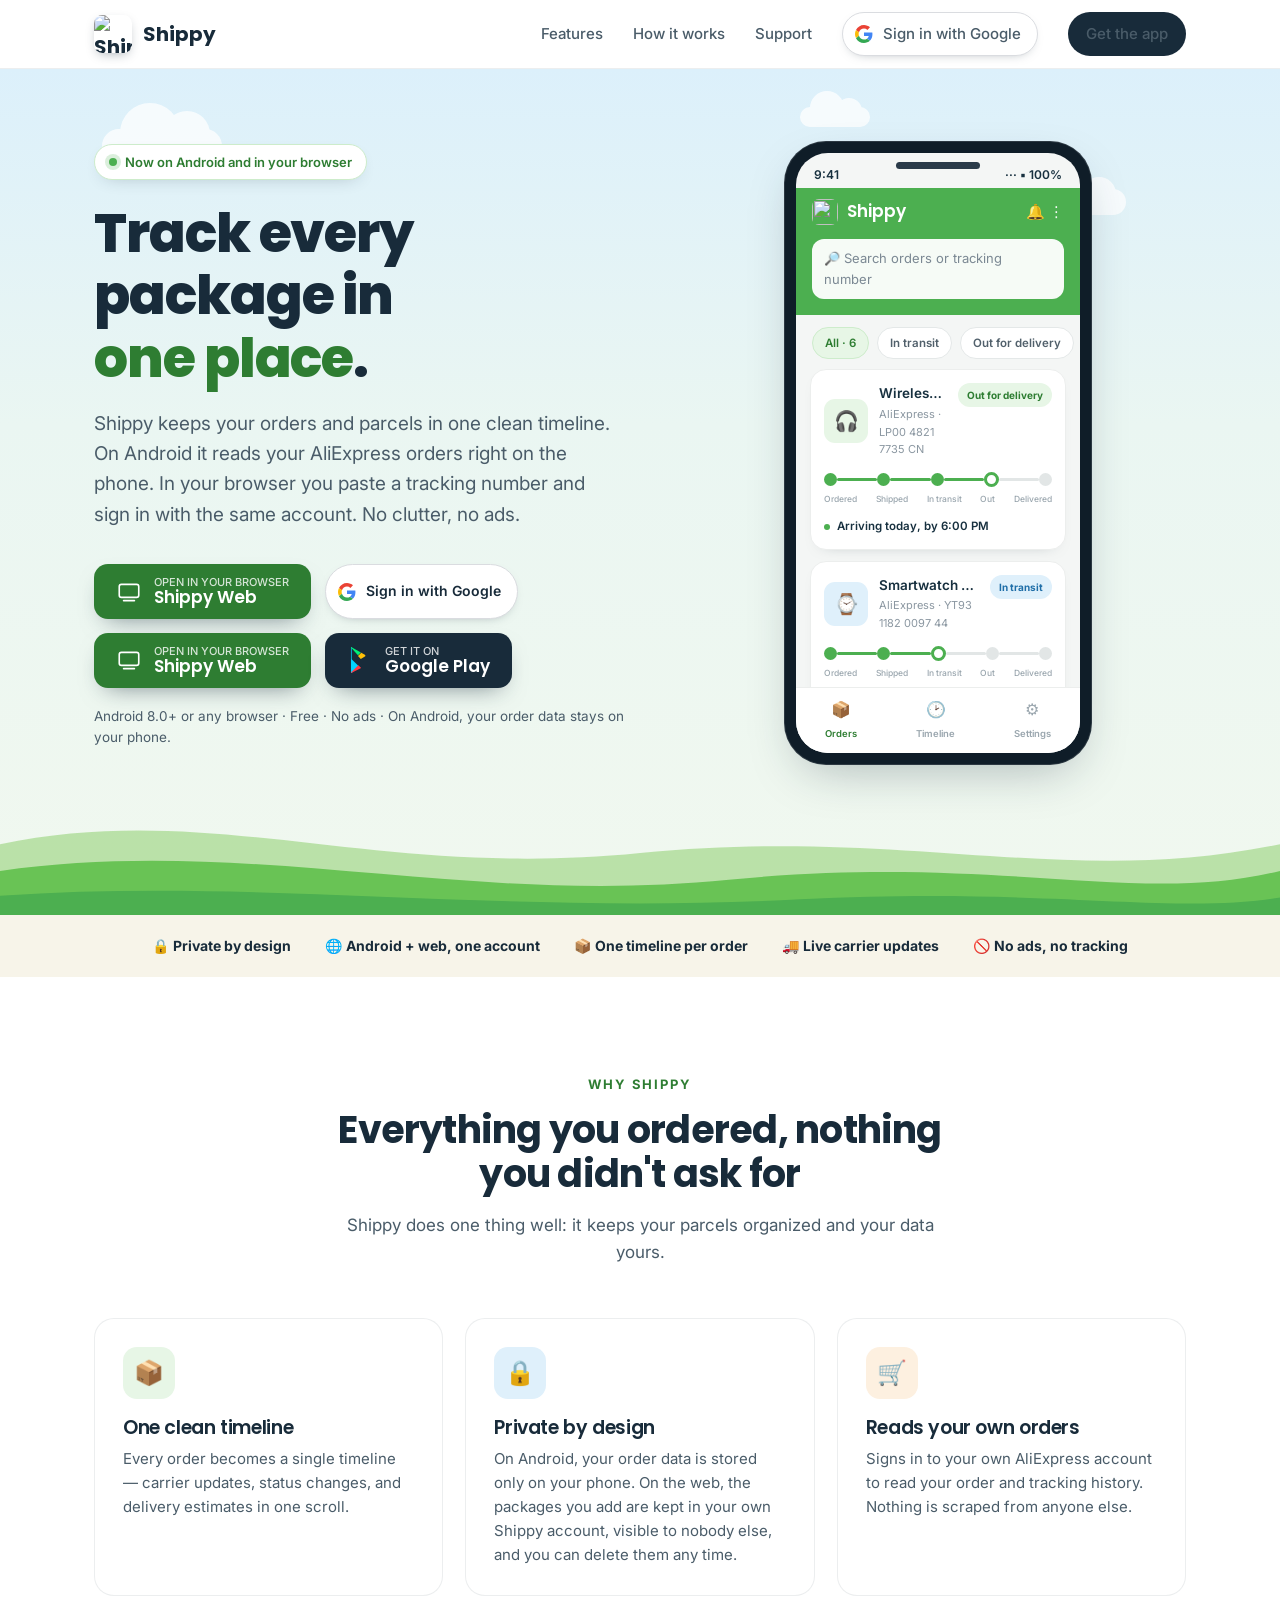
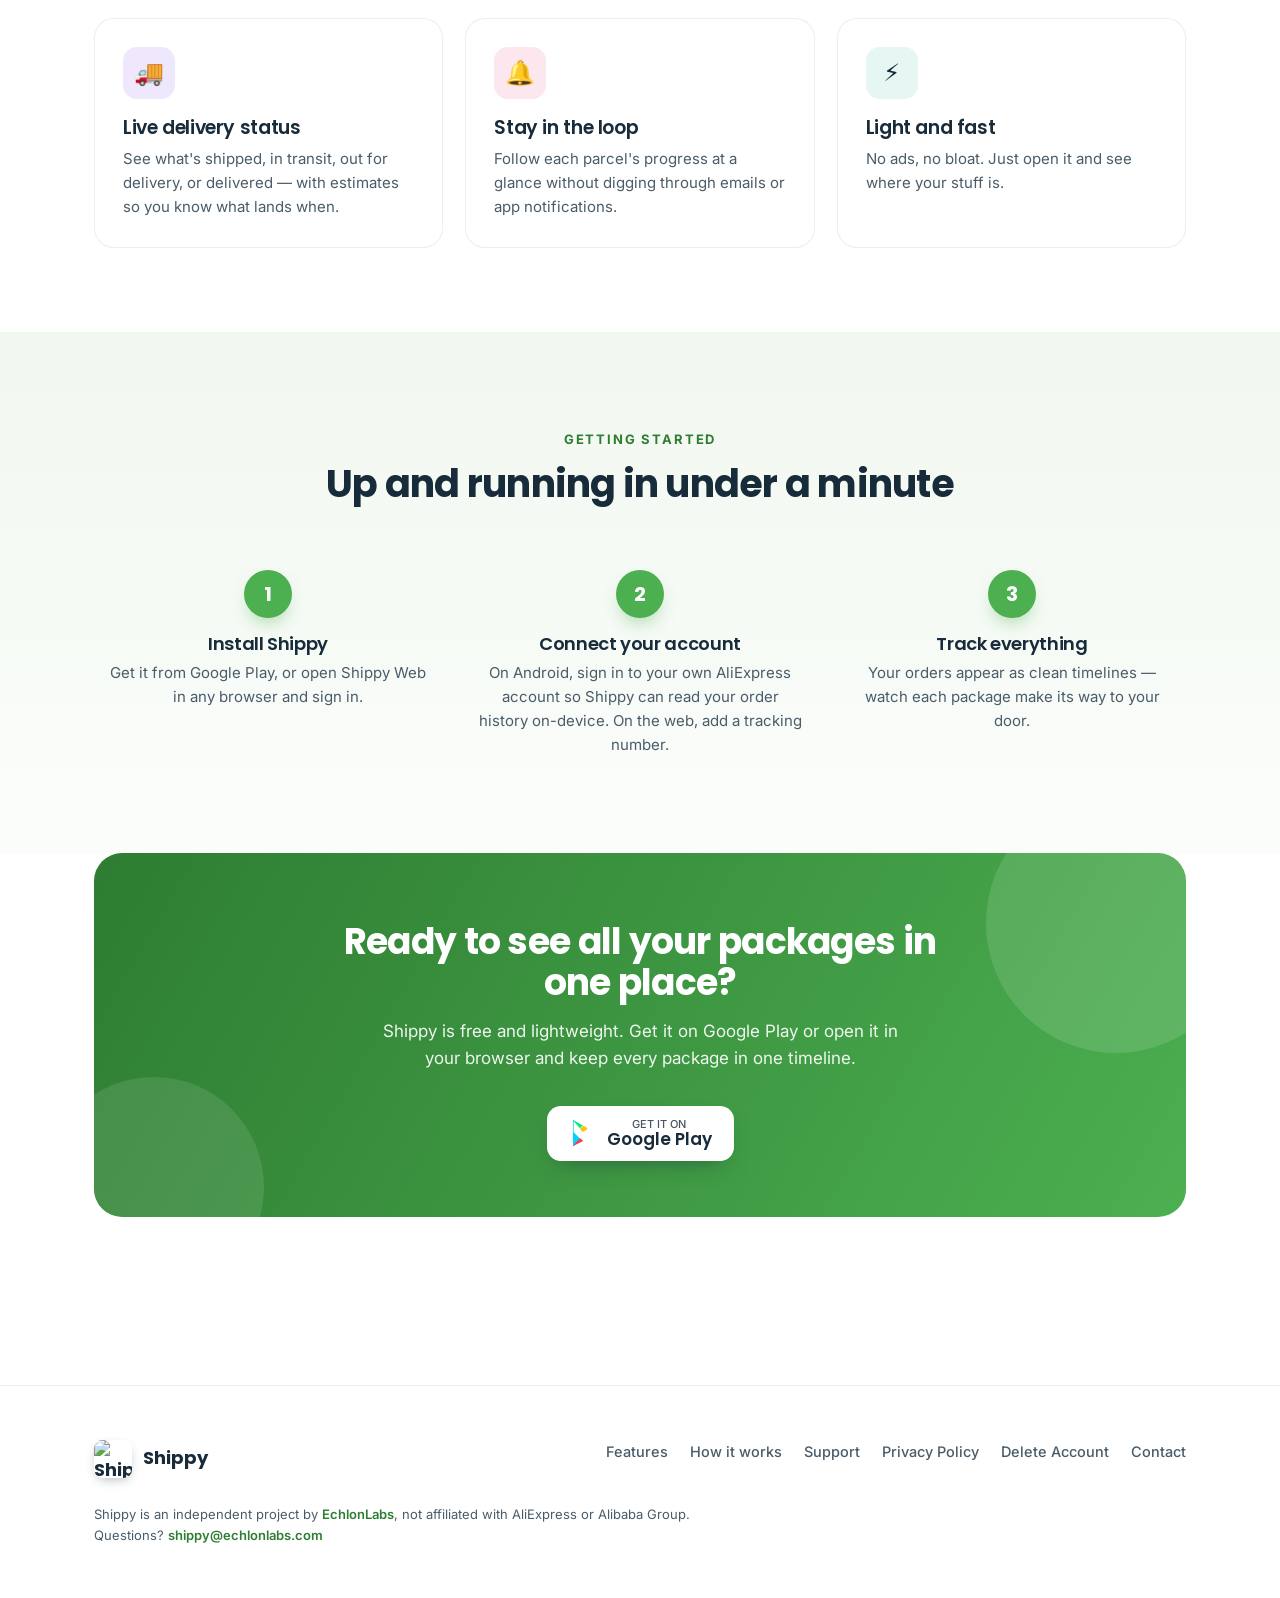
==== commit 7faa0ff7: "Landing: hero copy no longer claims no accounts and no data leaving the device, which the web versio" ====
--- a/index.html
+++ b/index.html
@@ -44,6 +44,15 @@
   .nav-cta{background:var(--ink);color:#fff;padding:10px 18px;border-radius:999px;font-weight:600;font-size:14px;transition:transform .15s,background .2s}
   .nav-cta:hover{transform:translateY(-1px);background:#223b4f}
   @media(max-width:760px){.nav-links{display:none}}
+  /* Phones: the hero stacks, the phone mockup sits under the text and never overflows the screen */
+  @media(max-width:860px){
+    .hero{padding:44px 0 90px}
+    .hero-grid{grid-template-columns:1fr;gap:40px}
+    .hero h1 .hl{white-space:normal}
+    .phone-stage{justify-content:center}
+    .phone{width:min(308px,calc(100vw - 48px))}
+    .screen{height:auto;max-height:560px}
+  }
 
   /* Hero with pastoral Shippy background */
   .hero{position:relative;overflow:hidden;background:linear-gradient(180deg,#dcf0fb 0%, #eaf6f2 42%, #f1f8ef 100%);padding:72px 0 150px}
@@ -194,7 +203,7 @@
     <div>
       <span class="badge-pill"><span class="dot"></span>Now on Android and in your browser</span>
       <h1>Track every package in <span class="hl">one place</span>.</h1>
-      <p class="sub">Shippy pulls your AliExpress orders and shipments into one clean, private timeline — right on your Android phone. No clutter, no accounts to chase, no data leaving your device.</p>
+      <p class="sub">Shippy keeps your orders and parcels in one clean timeline. On Android it reads your AliExpress orders right on the phone. In your browser you paste a tracking number and sign in with the same account. No clutter, no ads.</p>
       <div class="stores" id="get">
         <a class="store-btn web" href="https://app.shippy.echlonlabs.com/" rel="noopener">
           <svg viewBox="0 0 48 48" fill="none" aria-hidden="true"><rect x="6" y="10" width="36" height="24" rx="4" stroke="#fff" stroke-width="3"/><path d="M14 40h20" stroke="#fff" stroke-width="3" stroke-linecap="round"/></svg>
@@ -304,7 +313,7 @@
     <p class="eyebrow">Getting started</p>
     <h2>Up and running in under a minute</h2>
     <div class="steps">
-      <div class="step"><div class="n">1</div><h3>Install Shippy</h3><p>Grab it from Google Play and open the app on your Android phone.</p></div>
+      <div class="step"><div class="n">1</div><h3>Install Shippy</h3><p>Get it from Google Play, or open Shippy Web in any browser and sign in.</p></div>
       <div class="step"><div class="n">2</div><h3>Connect your account</h3><p>On Android, sign in to your own AliExpress account so Shippy can read your order history on-device. On the web, add a tracking number.</p></div>
       <div class="step"><div class="n">3</div><h3>Track everything</h3><p>Your orders appear as clean timelines — watch each package make its way to your door.</p></div>
     </div>
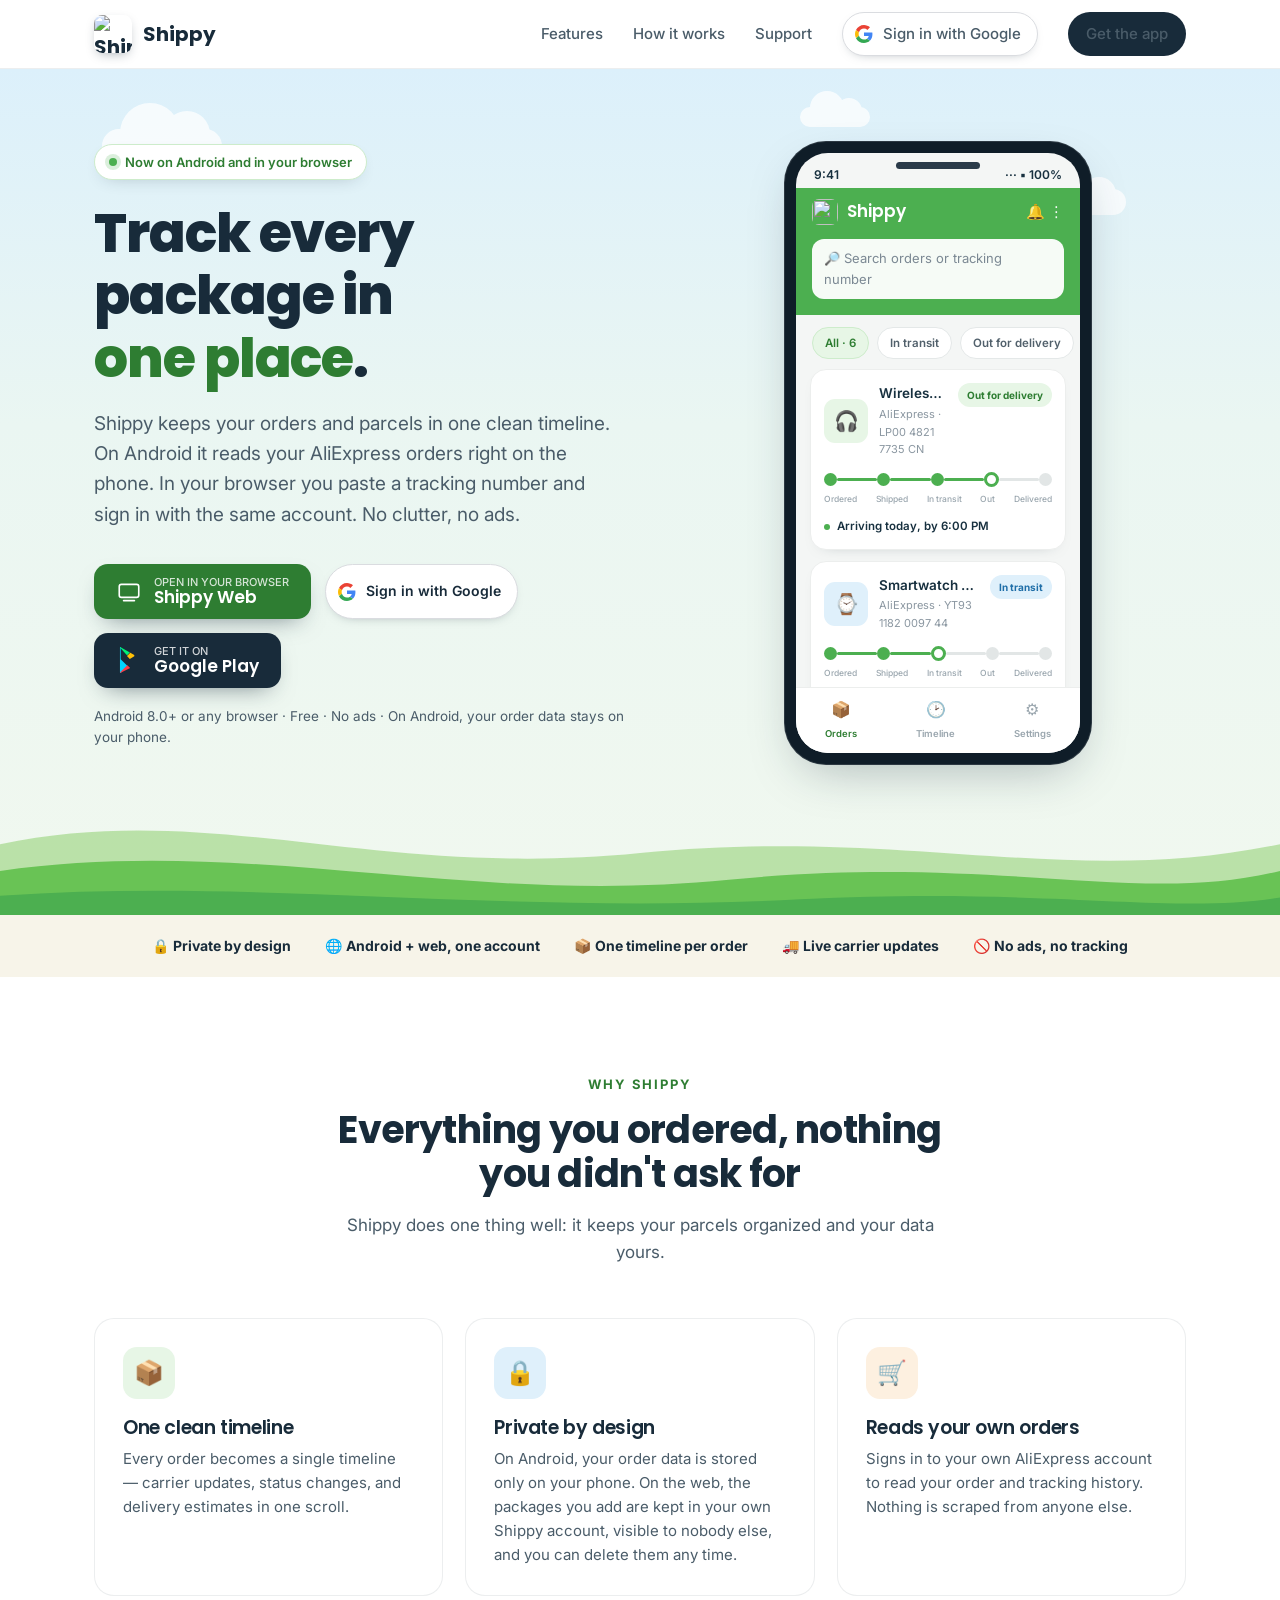
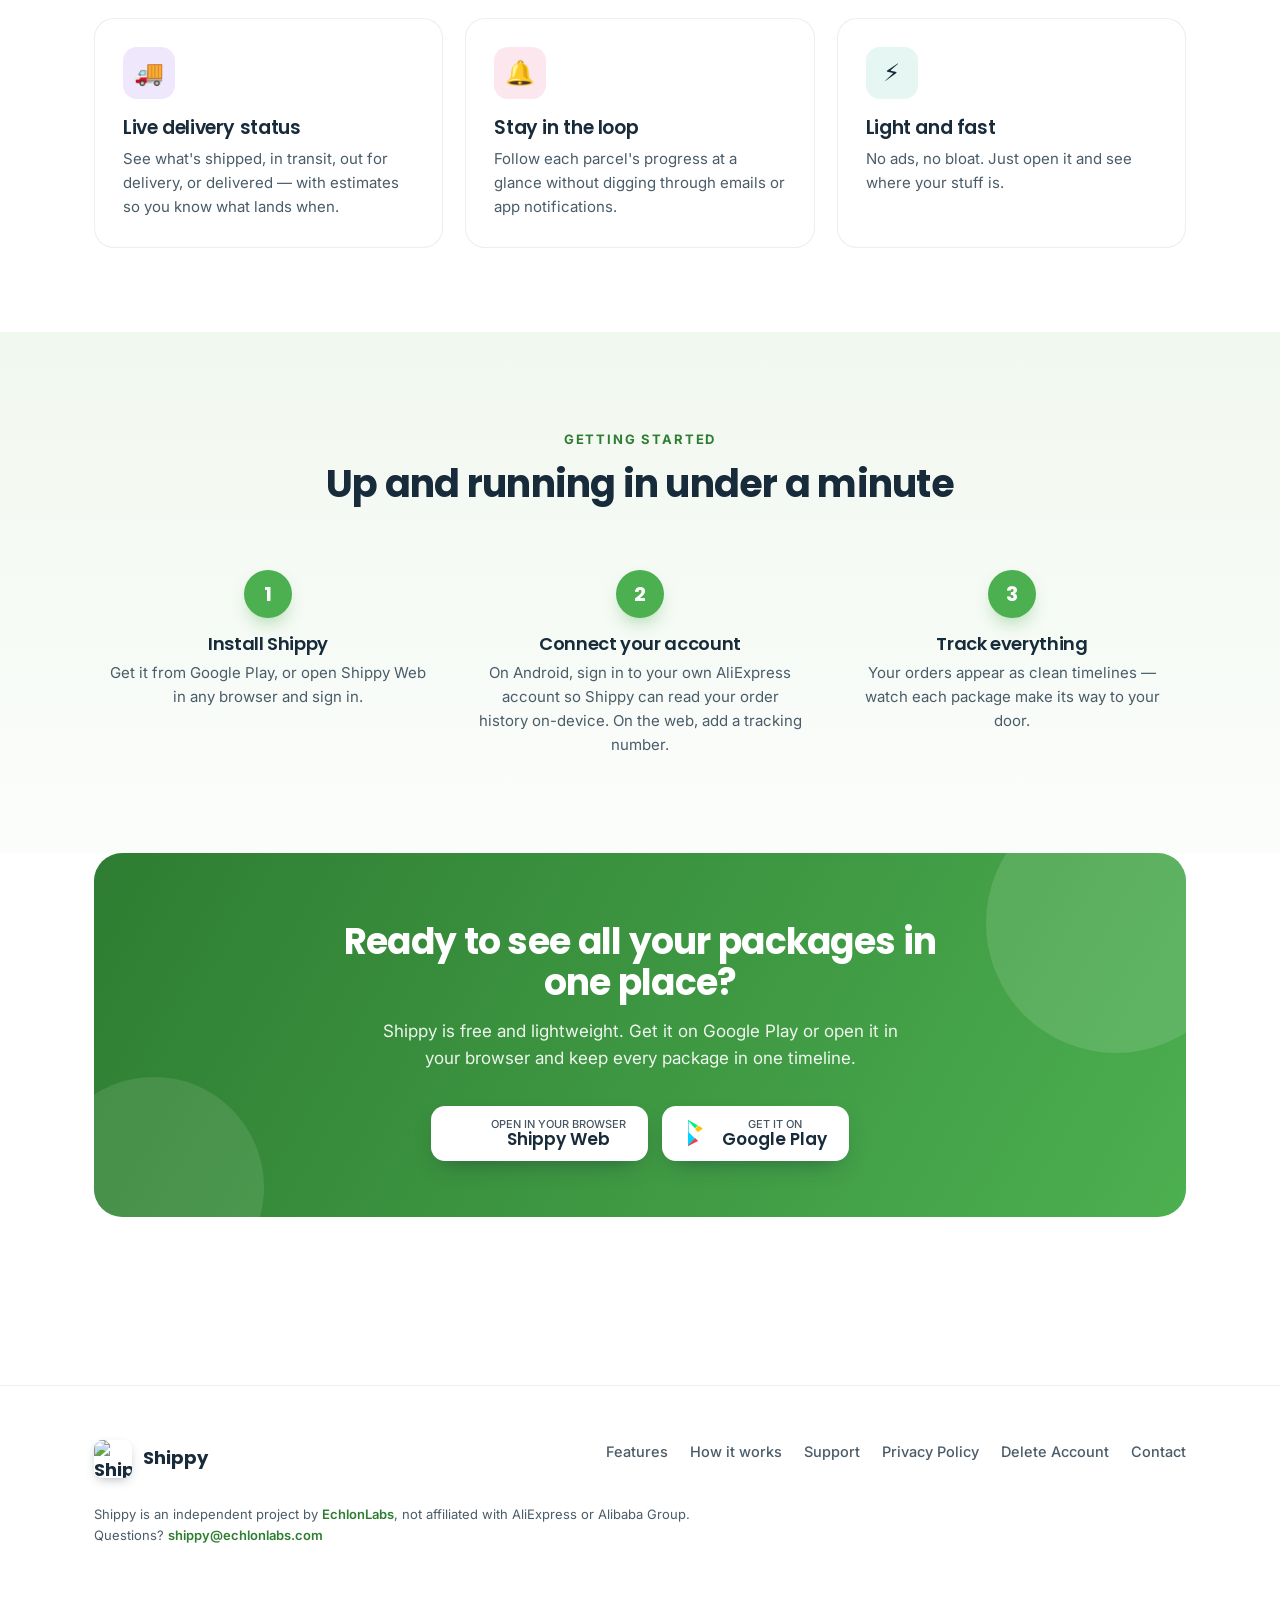
==== commit de4f1fbe: "Landing: the hero shows the Shippy Web button once Co-Authored-By: Claude Fable 5.1 <noreply@anthrop" ====
--- a/index.html
+++ b/index.html
@@ -44,15 +44,6 @@
   .nav-cta{background:var(--ink);color:#fff;padding:10px 18px;border-radius:999px;font-weight:600;font-size:14px;transition:transform .15s,background .2s}
   .nav-cta:hover{transform:translateY(-1px);background:#223b4f}
   @media(max-width:760px){.nav-links{display:none}}
-  /* Phones: the hero stacks, the phone mockup sits under the text and never overflows the screen */
-  @media(max-width:860px){
-    .hero{padding:44px 0 90px}
-    .hero-grid{grid-template-columns:1fr;gap:40px}
-    .hero h1 .hl{white-space:normal}
-    .phone-stage{justify-content:center}
-    .phone{width:min(308px,calc(100vw - 48px))}
-    .screen{height:auto;max-height:560px}
-  }
 
   /* Hero with pastoral Shippy background */
   .hero{position:relative;overflow:hidden;background:linear-gradient(180deg,#dcf0fb 0%, #eaf6f2 42%, #f1f8ef 100%);padding:72px 0 150px}
@@ -89,6 +80,16 @@
   .phone{position:relative;width:308px;border-radius:42px;background:#0f1d28;padding:11px;box-shadow:var(--shadow);border:1px solid rgba(255,255,255,.12)}
   .phone .notch{position:absolute;top:20px;left:50%;transform:translateX(-50%);width:84px;height:7px;border-radius:999px;background:#2a3b49;z-index:3}
   .screen{border-radius:32px;overflow:hidden;background:#f4f6f5;height:600px;display:flex;flex-direction:column}
+  /* Phones: the hero stacks, the phone mockup sits under the text and never overflows the screen.
+     Kept after the rules above so it wins at equal specificity. */
+  @media(max-width:860px){
+    .hero{padding:44px 0 90px}
+    .hero-grid{grid-template-columns:1fr;gap:40px}
+    .hero h1 .hl{white-space:normal}
+    .phone-stage{justify-content:center}
+    .phone{width:min(308px,calc(100vw - 48px))}
+    .screen{height:auto;max-height:560px}
+  }
   .sbar{display:flex;justify-content:space-between;align-items:center;padding:12px 18px 4px;font-size:12px;font-weight:600;color:#17303f}
   .sbar .ic{display:flex;gap:5px;align-items:center}
   .appbar{background:var(--green);color:#fff;padding:10px 16px 16px}
@@ -210,10 +211,6 @@
           <span class="st"><small>OPEN IN YOUR BROWSER</small><b>Shippy Web</b></span>
         </a>
         <a class="gbtn" href="https://app.shippy.echlonlabs.com/login?provider=google" rel="noopener"><svg viewBox="0 0 48 48" aria-hidden="true"><path fill="#EA4335" d="M24 9.5c3.5 0 6.6 1.2 9.1 3.6l6.8-6.8C35.8 2.4 30.3 0 24 0 14.6 0 6.5 5.4 2.6 13.3l7.9 6.1C12.4 13.6 17.7 9.5 24 9.5z"/><path fill="#4285F4" d="M46.5 24.5c0-1.6-.1-3.1-.4-4.5H24v9h12.7c-.6 3-2.2 5.5-4.7 7.2l7.6 5.9c4.4-4.1 6.9-10.1 6.9-17.6z"/><path fill="#FBBC05" d="M10.5 28.6c-.5-1.5-.8-3-.8-4.6s.3-3.1.8-4.6l-7.9-6.1C.9 16.5 0 20.1 0 24s.9 7.5 2.6 10.7l7.9-6.1z"/><path fill="#34A853" d="M24 48c6.3 0 11.7-2.1 15.6-5.7l-7.6-5.9c-2.1 1.4-4.8 2.3-8 2.3-6.3 0-11.6-4.1-13.5-9.8l-7.9 6.1C6.5 42.6 14.6 48 24 48z"/></svg>Sign in with Google</a>
-        <a class="store-btn web" href="https://app.shippy.echlonlabs.com/" rel="noopener">
-          <svg viewBox="0 0 48 48" fill="none" aria-hidden="true"><rect x="6" y="10" width="36" height="24" rx="4" stroke="#fff" stroke-width="3"/><path d="M14 40h20" stroke="#fff" stroke-width="3" stroke-linecap="round"/></svg>
-          <span class="st"><small>OPEN IN YOUR BROWSER</small><b>Shippy Web</b></span>
-        </a>
         <a class="store-btn" href="https://play.google.com/store/apps/details?id=com.shippy" target="_blank" rel="noopener">
           <svg viewBox="0 0 512 512" aria-hidden="true"><path fill="#00D4FF" d="M78 8v496c0 9 8 13 14 7l135-135-135-135L92 1c-6-6-14-2-14 7z"/><path fill="#00F076" d="M78 8c0-5 3-8 7-8 2 0 4 1 7 3l180 104-56 56L78 8z"/><path fill="#FFC107" d="M272 107l80 46c14 8 14 28 0 36l-80 46-56-56 56-56z"/><path fill="#FF3A44" d="M92 509c-2 2-4 3-7 3-4 0-7-3-7-8l145-145 56 56L92 509z"/></svg>
           <span class="st"><small>GET IT ON</small><b>Google Play</b></span>
@@ -326,6 +323,10 @@
       <h2>Ready to see all your packages in one place?</h2>
       <p>Shippy is free and lightweight. Get it on Google Play or open it in your browser and keep every package in one timeline.</p>
       <div class="stores">
+        <a class="store-btn web" href="https://app.shippy.echlonlabs.com/" rel="noopener">
+          <svg viewBox="0 0 48 48" fill="none" aria-hidden="true"><rect x="6" y="10" width="36" height="24" rx="4" stroke="#fff" stroke-width="3"/><path d="M14 40h20" stroke="#fff" stroke-width="3" stroke-linecap="round"/></svg>
+          <span class="st"><small>OPEN IN YOUR BROWSER</small><b>Shippy Web</b></span>
+        </a>
         <a class="store-btn" href="https://play.google.com/store/apps/details?id=com.shippy" target="_blank" rel="noopener">
           <svg viewBox="0 0 512 512" aria-hidden="true"><path fill="#00D4FF" d="M78 8v496c0 9 8 13 14 7l135-135-135-135L92 1c-6-6-14-2-14 7z"/><path fill="#00F076" d="M78 8c0-5 3-8 7-8 2 0 4 1 7 3l180 104-56 56L78 8z"/><path fill="#FFC107" d="M272 107l80 46c14 8 14 28 0 36l-80 46-56-56 56-56z"/><path fill="#FF3A44" d="M92 509c-2 2-4 3-7 3-4 0-7-3-7-8l145-145 56 56L92 509z"/></svg>
           <span class="st"><small>GET IT ON</small><b>Google Play</b></span>
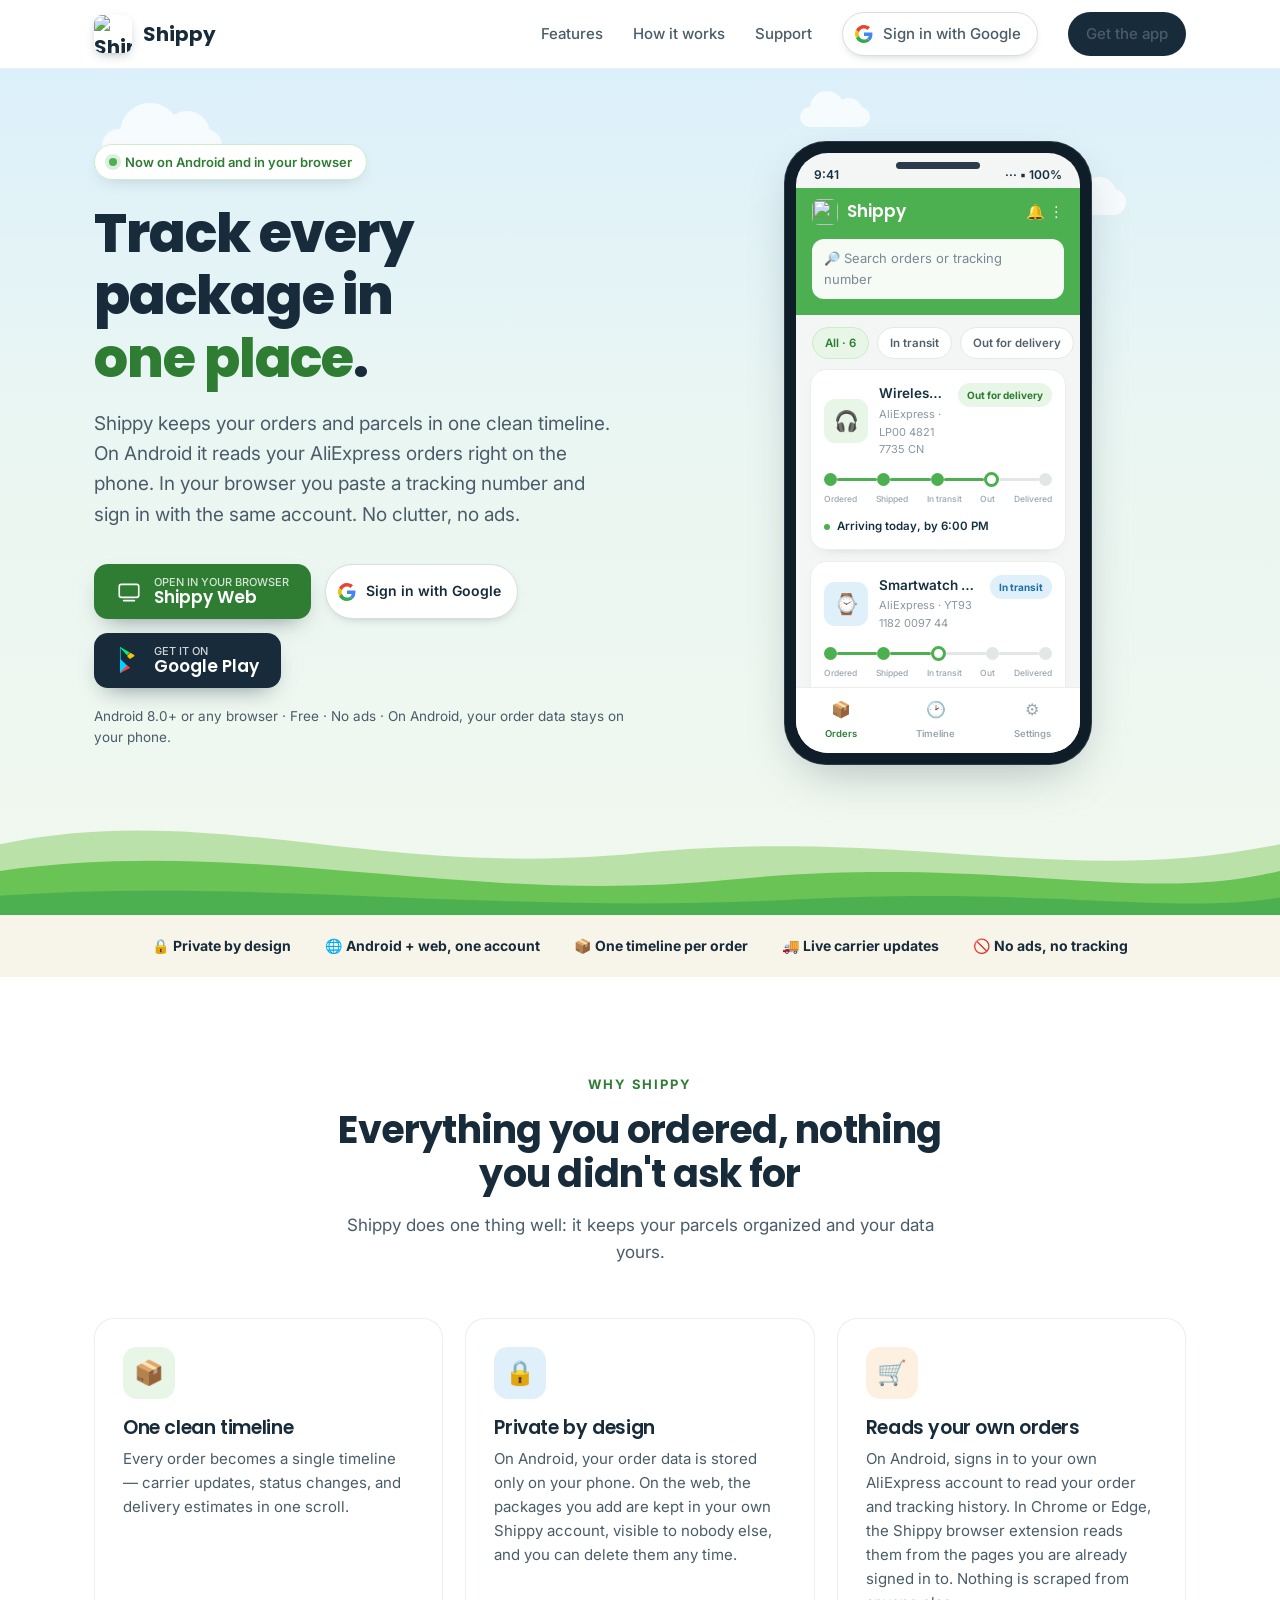
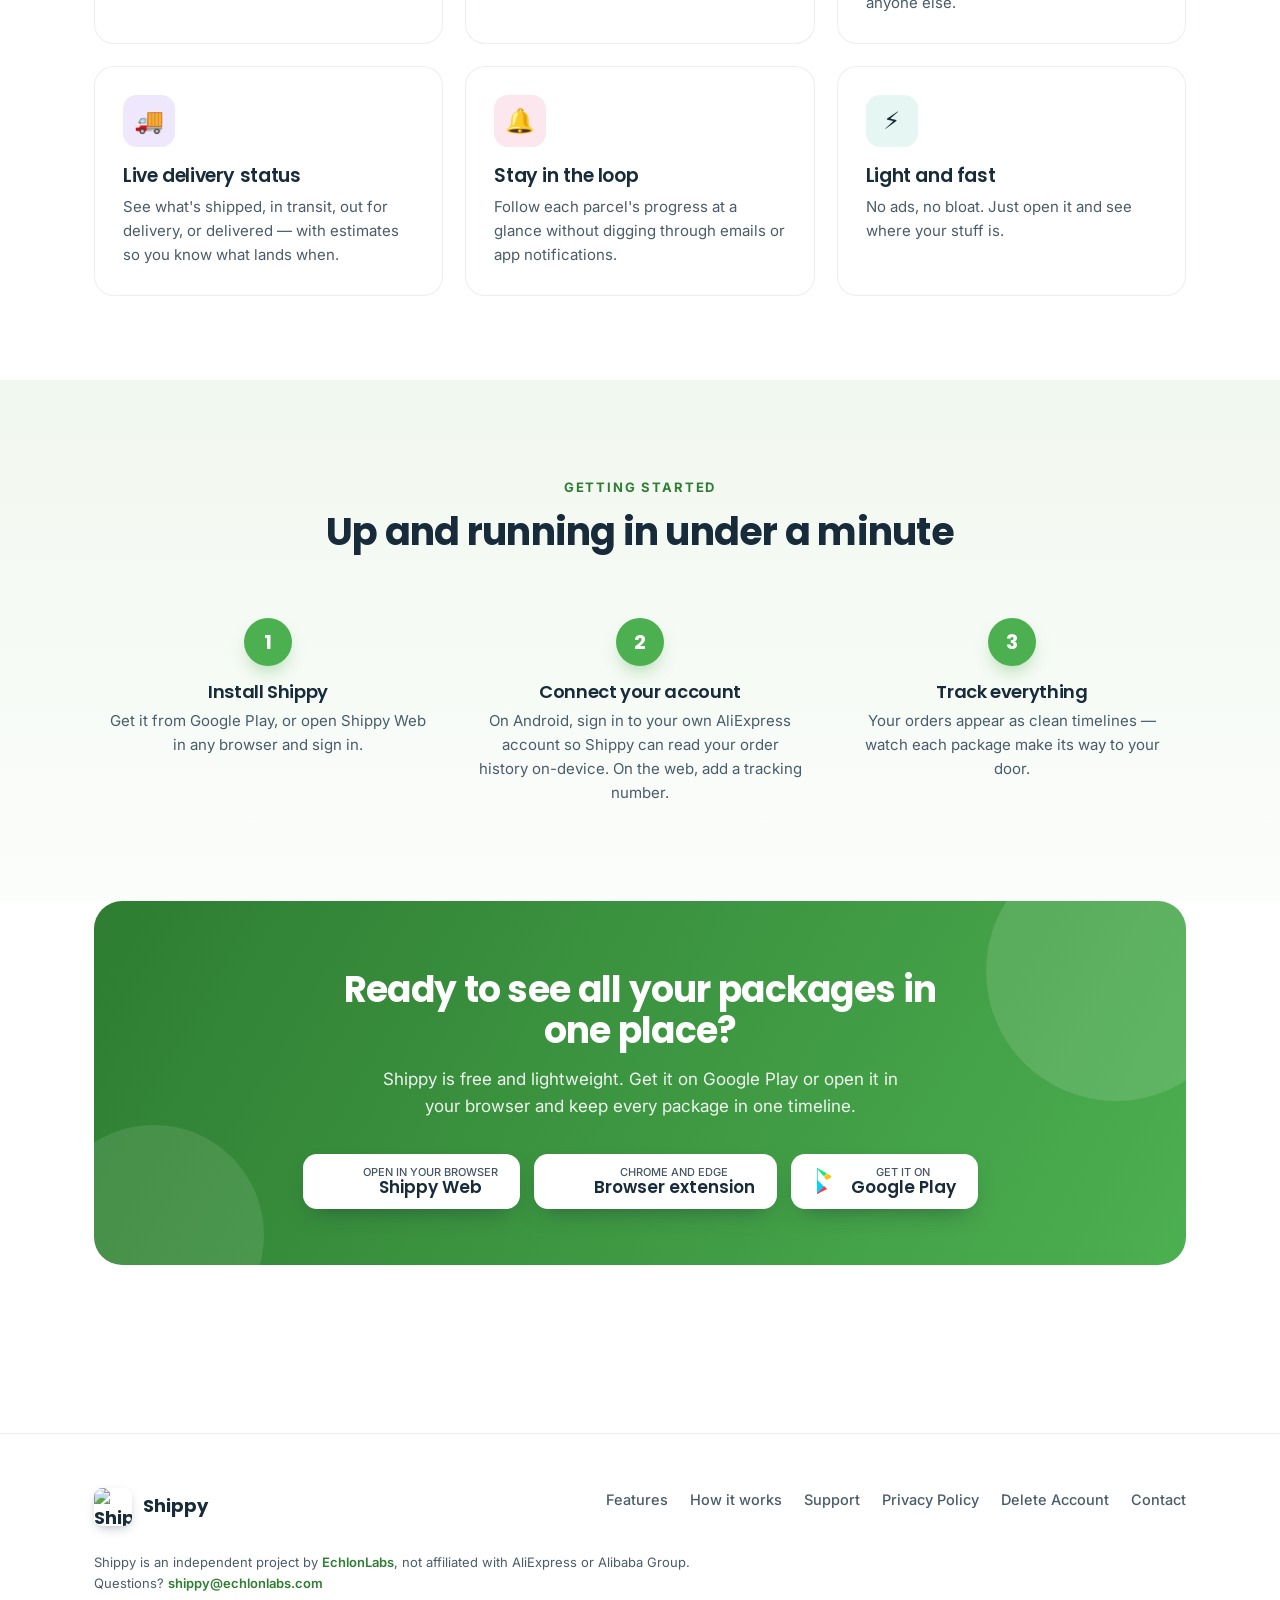
==== commit 99bb8fe8: "Landing: the browser extension, in the orders card and as a button next to Shippy Web Co-Authored-By" ====
--- a/index.html
+++ b/index.html
@@ -297,7 +297,7 @@
     <div class="cards">
       <div class="card"><div class="emoji">📦</div><h3>One clean timeline</h3><p>Every order becomes a single timeline — carrier updates, status changes, and delivery estimates in one scroll.</p></div>
       <div class="card"><div class="emoji">🔒</div><h3>Private by design</h3><p>On Android, your order data is stored only on your phone. On the web, the packages you add are kept in your own Shippy account, visible to nobody else, and you can delete them any time.</p></div>
-      <div class="card"><div class="emoji">🛒</div><h3>Reads your own orders</h3><p>Signs in to your own AliExpress account to read your order and tracking history. Nothing is scraped from anyone else.</p></div>
+      <div class="card"><div class="emoji">🛒</div><h3>Reads your own orders</h3><p>On Android, signs in to your own AliExpress account to read your order and tracking history. In Chrome or Edge, the <a href="https://app.shippy.echlonlabs.com/extension">Shippy browser extension</a> reads them from the pages you are already signed in to. Nothing is scraped from anyone else.</p></div>
       <div class="card"><div class="emoji">🚚</div><h3>Live delivery status</h3><p>See what's shipped, in transit, out for delivery, or delivered — with estimates so you know what lands when.</p></div>
       <div class="card"><div class="emoji">🔔</div><h3>Stay in the loop</h3><p>Follow each parcel's progress at a glance without digging through emails or app notifications.</p></div>
       <div class="card"><div class="emoji">⚡</div><h3>Light and fast</h3><p>No ads, no bloat. Just open it and see where your stuff is.</p></div>
@@ -326,6 +326,10 @@
         <a class="store-btn web" href="https://app.shippy.echlonlabs.com/" rel="noopener">
           <svg viewBox="0 0 48 48" fill="none" aria-hidden="true"><rect x="6" y="10" width="36" height="24" rx="4" stroke="#fff" stroke-width="3"/><path d="M14 40h20" stroke="#fff" stroke-width="3" stroke-linecap="round"/></svg>
           <span class="st"><small>OPEN IN YOUR BROWSER</small><b>Shippy Web</b></span>
+        </a>
+        <a class="store-btn web" href="https://app.shippy.echlonlabs.com/extension" rel="noopener">
+          <svg viewBox="0 0 48 48" fill="none" aria-hidden="true"><path d="M14 12h8a4 4 0 0 1 8 0h4a3 3 0 0 1 3 3v6a4 4 0 0 0 0 8v6a3 3 0 0 1-3 3H14a3 3 0 0 1-3-3v-8h3a3 3 0 0 0 0-6h-3v-6a3 3 0 0 1 3-3z" stroke="#fff" stroke-width="3" stroke-linejoin="round"/></svg>
+          <span class="st"><small>CHROME AND EDGE</small><b>Browser extension</b></span>
         </a>
         <a class="store-btn" href="https://play.google.com/store/apps/details?id=com.shippy" target="_blank" rel="noopener">
           <svg viewBox="0 0 512 512" aria-hidden="true"><path fill="#00D4FF" d="M78 8v496c0 9 8 13 14 7l135-135-135-135L92 1c-6-6-14-2-14 7z"/><path fill="#00F076" d="M78 8c0-5 3-8 7-8 2 0 4 1 7 3l180 104-56 56L78 8z"/><path fill="#FFC107" d="M272 107l80 46c14 8 14 28 0 36l-80 46-56-56 56-56z"/><path fill="#FF3A44" d="M92 509c-2 2-4 3-7 3-4 0-7-3-7-8l145-145 56 56L92 509z"/></svg>
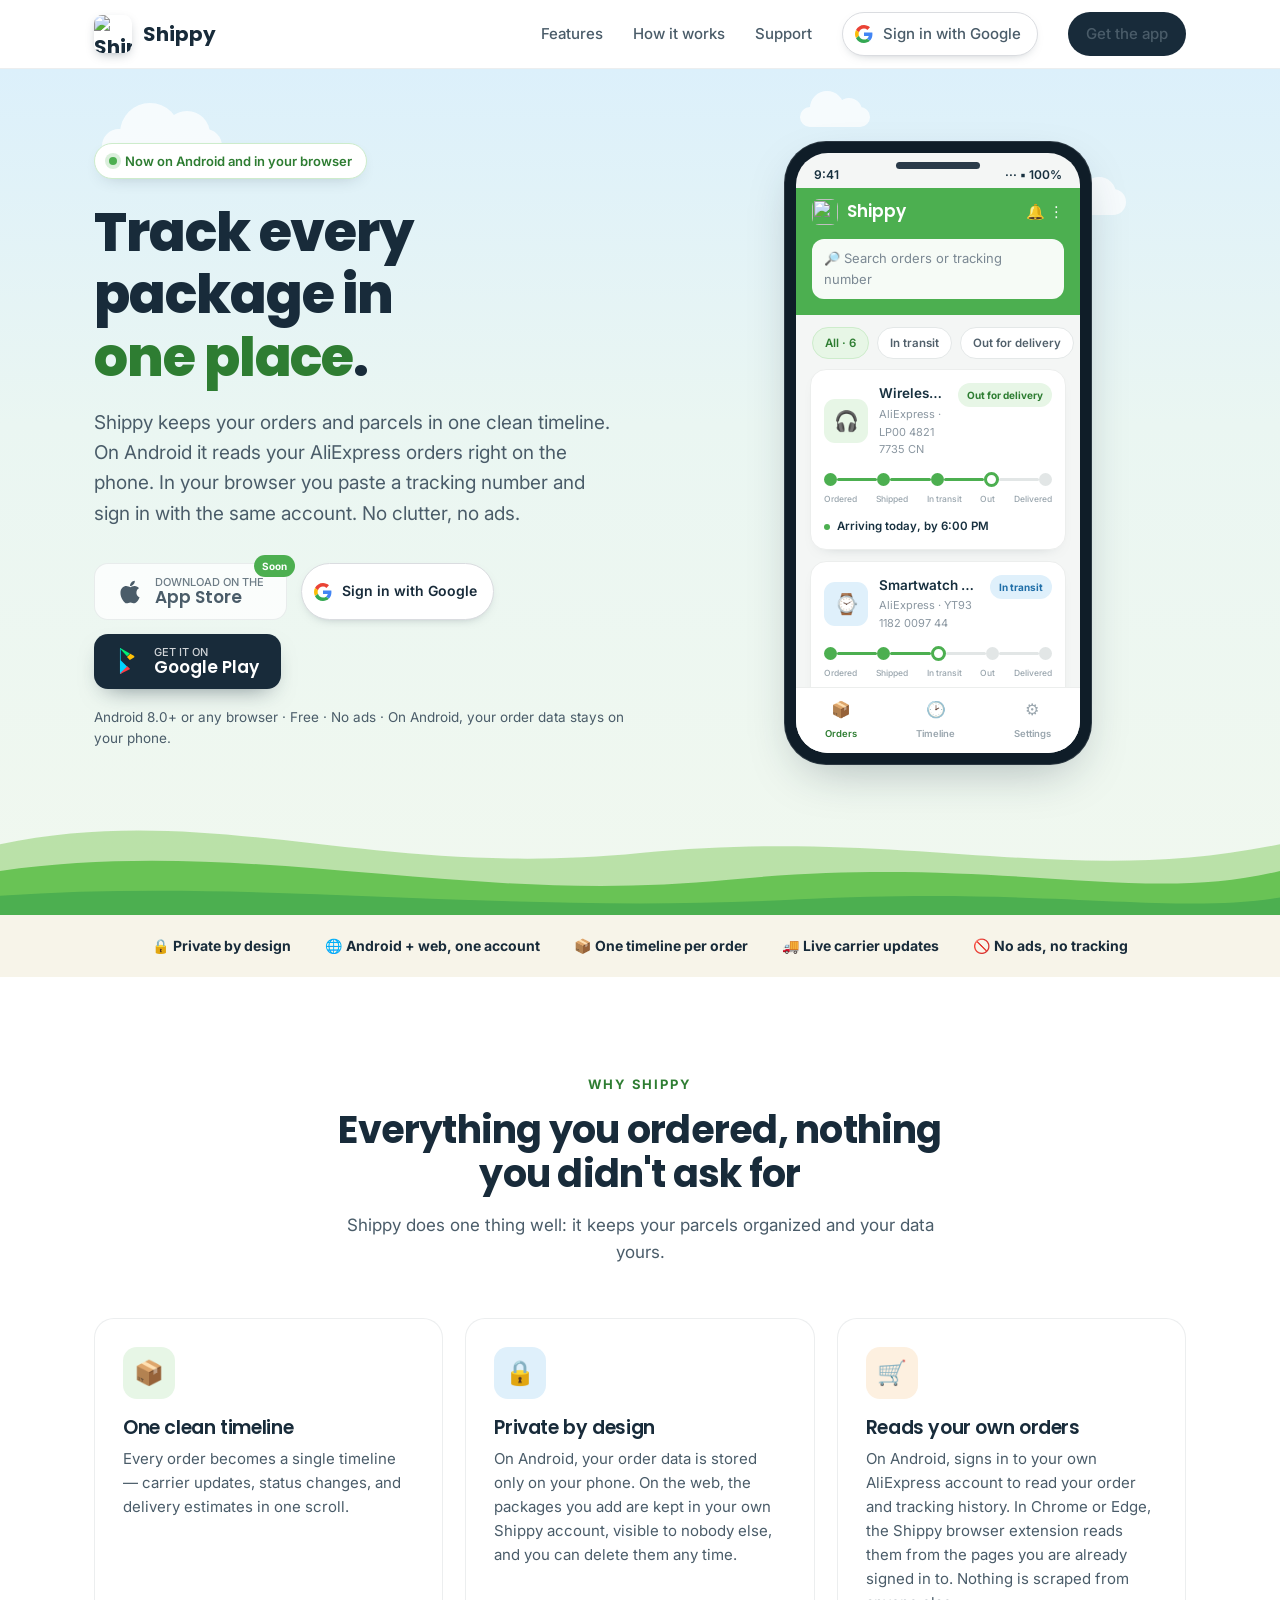
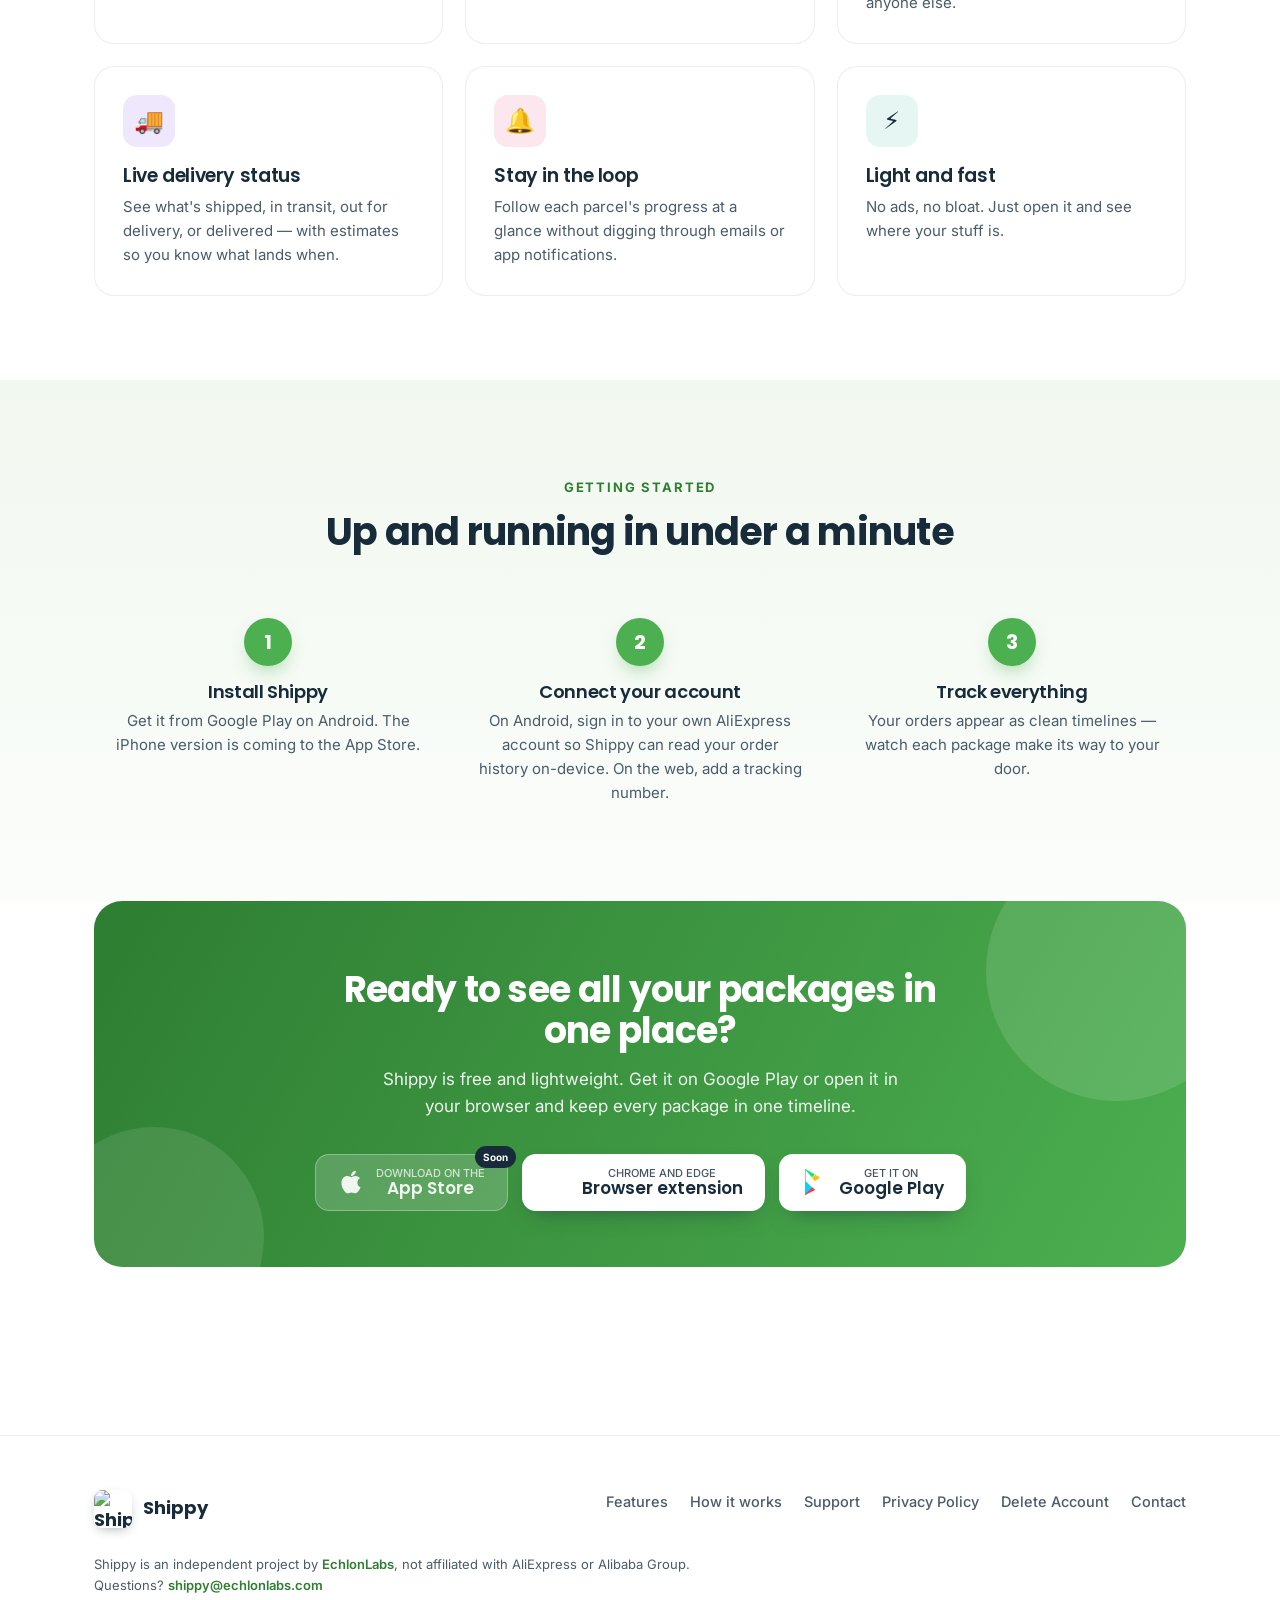
==== commit eb07bf82: "Landing: App Store button (soon) in place of the Shippy Web button" ====
--- a/index.html
+++ b/index.html
@@ -206,10 +206,11 @@
       <h1>Track every package in <span class="hl">one place</span>.</h1>
       <p class="sub">Shippy keeps your orders and parcels in one clean timeline. On Android it reads your AliExpress orders right on the phone. In your browser you paste a tracking number and sign in with the same account. No clutter, no ads.</p>
       <div class="stores" id="get">
-        <a class="store-btn web" href="https://app.shippy.echlonlabs.com/" rel="noopener">
-          <svg viewBox="0 0 48 48" fill="none" aria-hidden="true"><rect x="6" y="10" width="36" height="24" rx="4" stroke="#fff" stroke-width="3"/><path d="M14 40h20" stroke="#fff" stroke-width="3" stroke-linecap="round"/></svg>
-          <span class="st"><small>OPEN IN YOUR BROWSER</small><b>Shippy Web</b></span>
-        </a>
+        <div class="store-btn soon" aria-label="App Store, coming soon">
+          <svg viewBox="0 0 384 512" fill="currentColor" aria-hidden="true"><path d="M318.7 268.7c-.2-36.7 16.4-64.4 50-84.8-18.8-26.9-47.2-41.7-84.7-44.6-35.5-2.8-74.3 20.7-88.5 20.7-15 0-49.4-19.7-76.400-19.700C63.300 141.200 4 184.800 4 273.500q0 39.300 14.400 81.200c12.800 36.700 59 126.700 107.200 125.200 25.200-.6 43-17.900 75.800-17.900 31.800 0 48.300 17.900 76.400 17.900 48.600-.7 90.400-82.500 102.600-119.300-65.200-30.700-61.700-90-61.700-91.900zm-56.600-164.200c27.300-32.400 24.800-61.900 24-72.500-24.100 1.400-52 16.400-67.900 34.900-17.500 19.800-27.800 44.300-25.600 71.900 26.100 2 49.900-11.400 69.500-34.300z"/></svg>
+          <span class="st"><small>DOWNLOAD ON THE</small><b>App Store</b></span>
+          <span class="tag">Soon</span>
+        </div>
         <a class="gbtn" href="https://app.shippy.echlonlabs.com/login?provider=google" rel="noopener"><svg viewBox="0 0 48 48" aria-hidden="true"><path fill="#EA4335" d="M24 9.5c3.5 0 6.6 1.2 9.1 3.6l6.8-6.8C35.8 2.4 30.3 0 24 0 14.6 0 6.5 5.4 2.6 13.3l7.9 6.1C12.4 13.6 17.7 9.5 24 9.5z"/><path fill="#4285F4" d="M46.5 24.5c0-1.6-.1-3.1-.4-4.5H24v9h12.7c-.6 3-2.2 5.5-4.7 7.2l7.6 5.9c4.4-4.1 6.9-10.1 6.9-17.6z"/><path fill="#FBBC05" d="M10.5 28.6c-.5-1.5-.8-3-.8-4.6s.3-3.1.8-4.6l-7.9-6.1C.9 16.5 0 20.1 0 24s.9 7.5 2.6 10.7l7.9-6.1z"/><path fill="#34A853" d="M24 48c6.3 0 11.7-2.1 15.6-5.7l-7.6-5.9c-2.1 1.4-4.8 2.3-8 2.3-6.3 0-11.6-4.1-13.5-9.8l-7.9 6.1C6.5 42.6 14.6 48 24 48z"/></svg>Sign in with Google</a>
         <a class="store-btn" href="https://play.google.com/store/apps/details?id=com.shippy" target="_blank" rel="noopener">
           <svg viewBox="0 0 512 512" aria-hidden="true"><path fill="#00D4FF" d="M78 8v496c0 9 8 13 14 7l135-135-135-135L92 1c-6-6-14-2-14 7z"/><path fill="#00F076" d="M78 8c0-5 3-8 7-8 2 0 4 1 7 3l180 104-56 56L78 8z"/><path fill="#FFC107" d="M272 107l80 46c14 8 14 28 0 36l-80 46-56-56 56-56z"/><path fill="#FF3A44" d="M92 509c-2 2-4 3-7 3-4 0-7-3-7-8l145-145 56 56L92 509z"/></svg>
@@ -310,7 +311,7 @@
     <p class="eyebrow">Getting started</p>
     <h2>Up and running in under a minute</h2>
     <div class="steps">
-      <div class="step"><div class="n">1</div><h3>Install Shippy</h3><p>Get it from Google Play, or open Shippy Web in any browser and sign in.</p></div>
+      <div class="step"><div class="n">1</div><h3>Install Shippy</h3><p>Get it from Google Play on Android. The iPhone version is coming to the App Store.</p></div>
       <div class="step"><div class="n">2</div><h3>Connect your account</h3><p>On Android, sign in to your own AliExpress account so Shippy can read your order history on-device. On the web, add a tracking number.</p></div>
       <div class="step"><div class="n">3</div><h3>Track everything</h3><p>Your orders appear as clean timelines — watch each package make its way to your door.</p></div>
     </div>
@@ -323,10 +324,11 @@
       <h2>Ready to see all your packages in one place?</h2>
       <p>Shippy is free and lightweight. Get it on Google Play or open it in your browser and keep every package in one timeline.</p>
       <div class="stores">
-        <a class="store-btn web" href="https://app.shippy.echlonlabs.com/" rel="noopener">
-          <svg viewBox="0 0 48 48" fill="none" aria-hidden="true"><rect x="6" y="10" width="36" height="24" rx="4" stroke="#fff" stroke-width="3"/><path d="M14 40h20" stroke="#fff" stroke-width="3" stroke-linecap="round"/></svg>
-          <span class="st"><small>OPEN IN YOUR BROWSER</small><b>Shippy Web</b></span>
-        </a>
+        <div class="store-btn soon" aria-label="App Store, coming soon">
+          <svg viewBox="0 0 384 512" fill="currentColor" aria-hidden="true"><path d="M318.7 268.7c-.2-36.7 16.4-64.4 50-84.8-18.8-26.9-47.2-41.7-84.7-44.6-35.5-2.8-74.3 20.7-88.5 20.7-15 0-49.4-19.7-76.400-19.700C63.300 141.200 4 184.800 4 273.500q0 39.300 14.400 81.200c12.800 36.700 59 126.700 107.200 125.200 25.200-.6 43-17.900 75.800-17.900 31.800 0 48.300 17.900 76.400 17.900 48.600-.7 90.400-82.500 102.600-119.300-65.200-30.700-61.700-90-61.700-91.900zm-56.600-164.200c27.300-32.400 24.800-61.900 24-72.500-24.100 1.400-52 16.400-67.900 34.900-17.500 19.800-27.800 44.300-25.600 71.900 26.100 2 49.900-11.400 69.500-34.300z"/></svg>
+          <span class="st"><small>DOWNLOAD ON THE</small><b>App Store</b></span>
+          <span class="tag">Soon</span>
+        </div>
         <a class="store-btn web" href="https://app.shippy.echlonlabs.com/extension" rel="noopener">
           <svg viewBox="0 0 48 48" fill="none" aria-hidden="true"><path d="M14 12h8a4 4 0 0 1 8 0h4a3 3 0 0 1 3 3v6a4 4 0 0 0 0 8v6a3 3 0 0 1-3 3H14a3 3 0 0 1-3-3v-8h3a3 3 0 0 0 0-6h-3v-6a3 3 0 0 1 3-3z" stroke="#fff" stroke-width="3" stroke-linejoin="round"/></svg>
           <span class="st"><small>CHROME AND EDGE</small><b>Browser extension</b></span>
